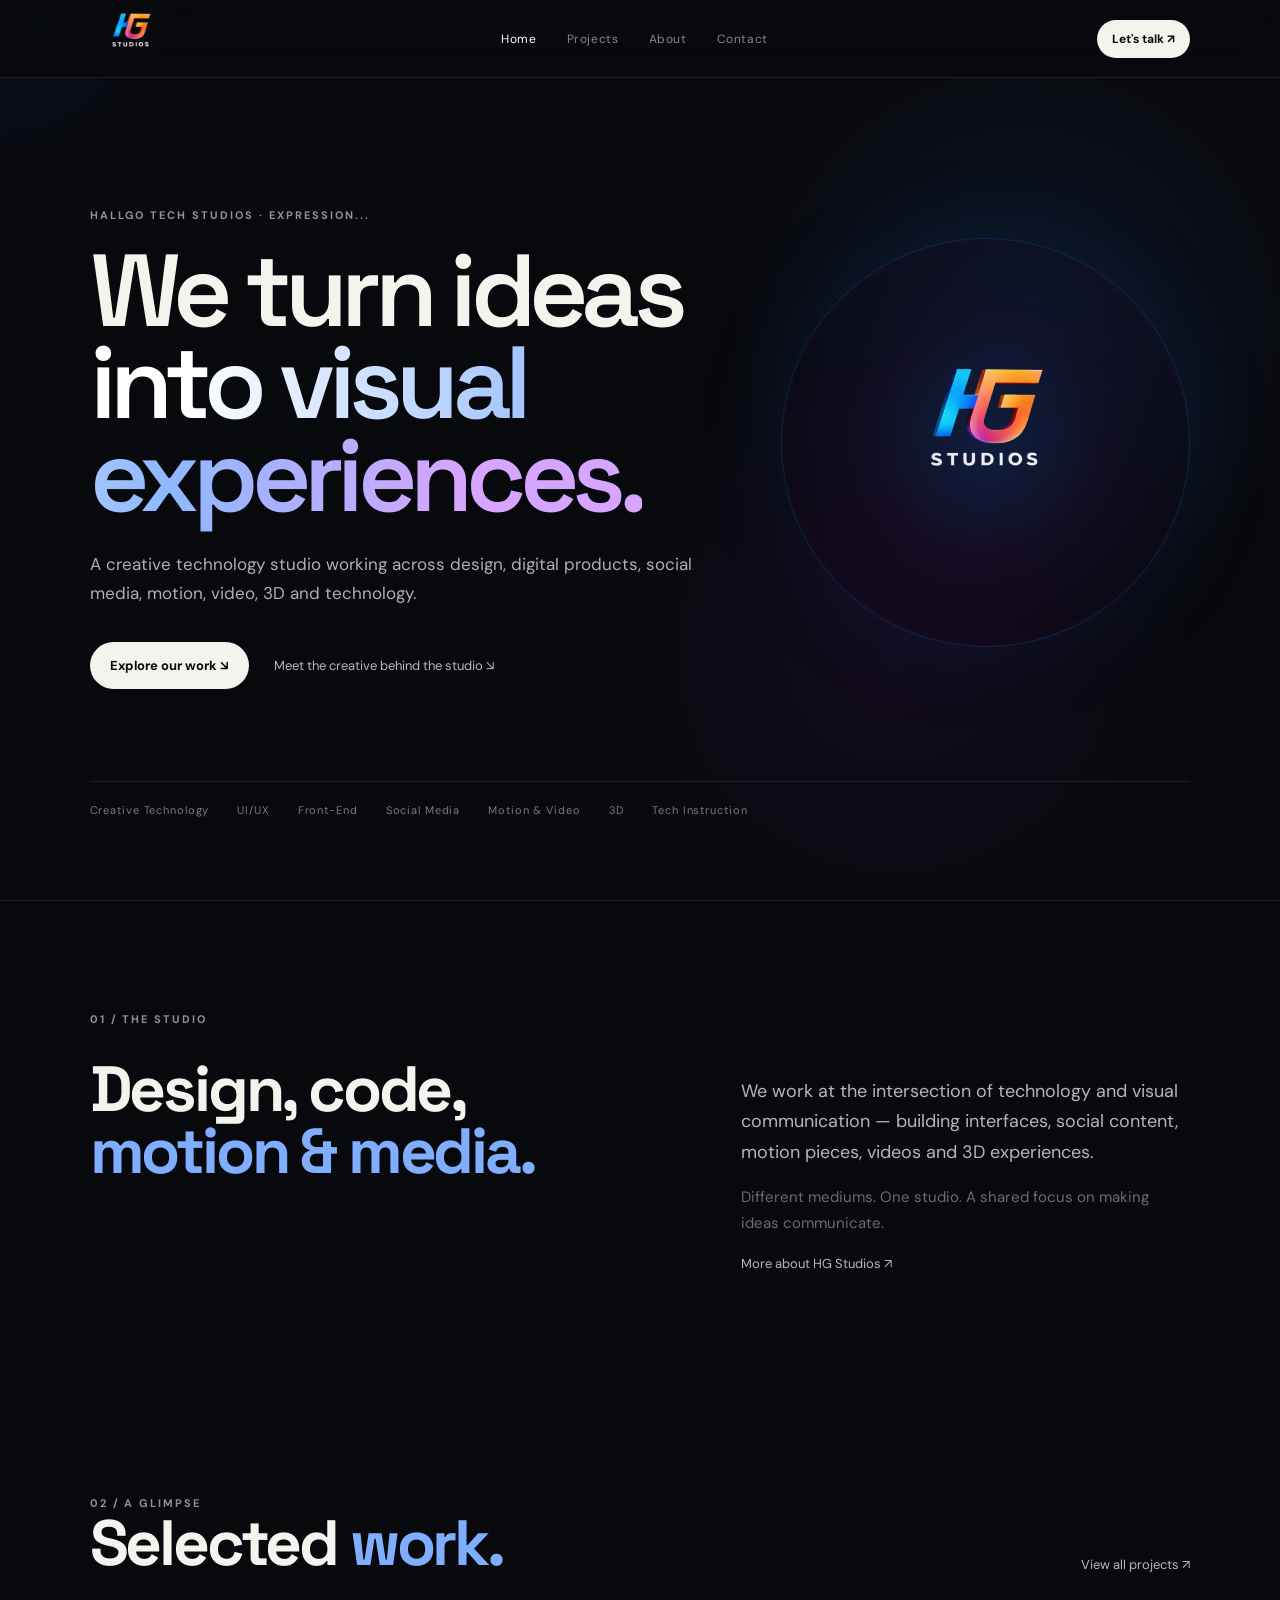
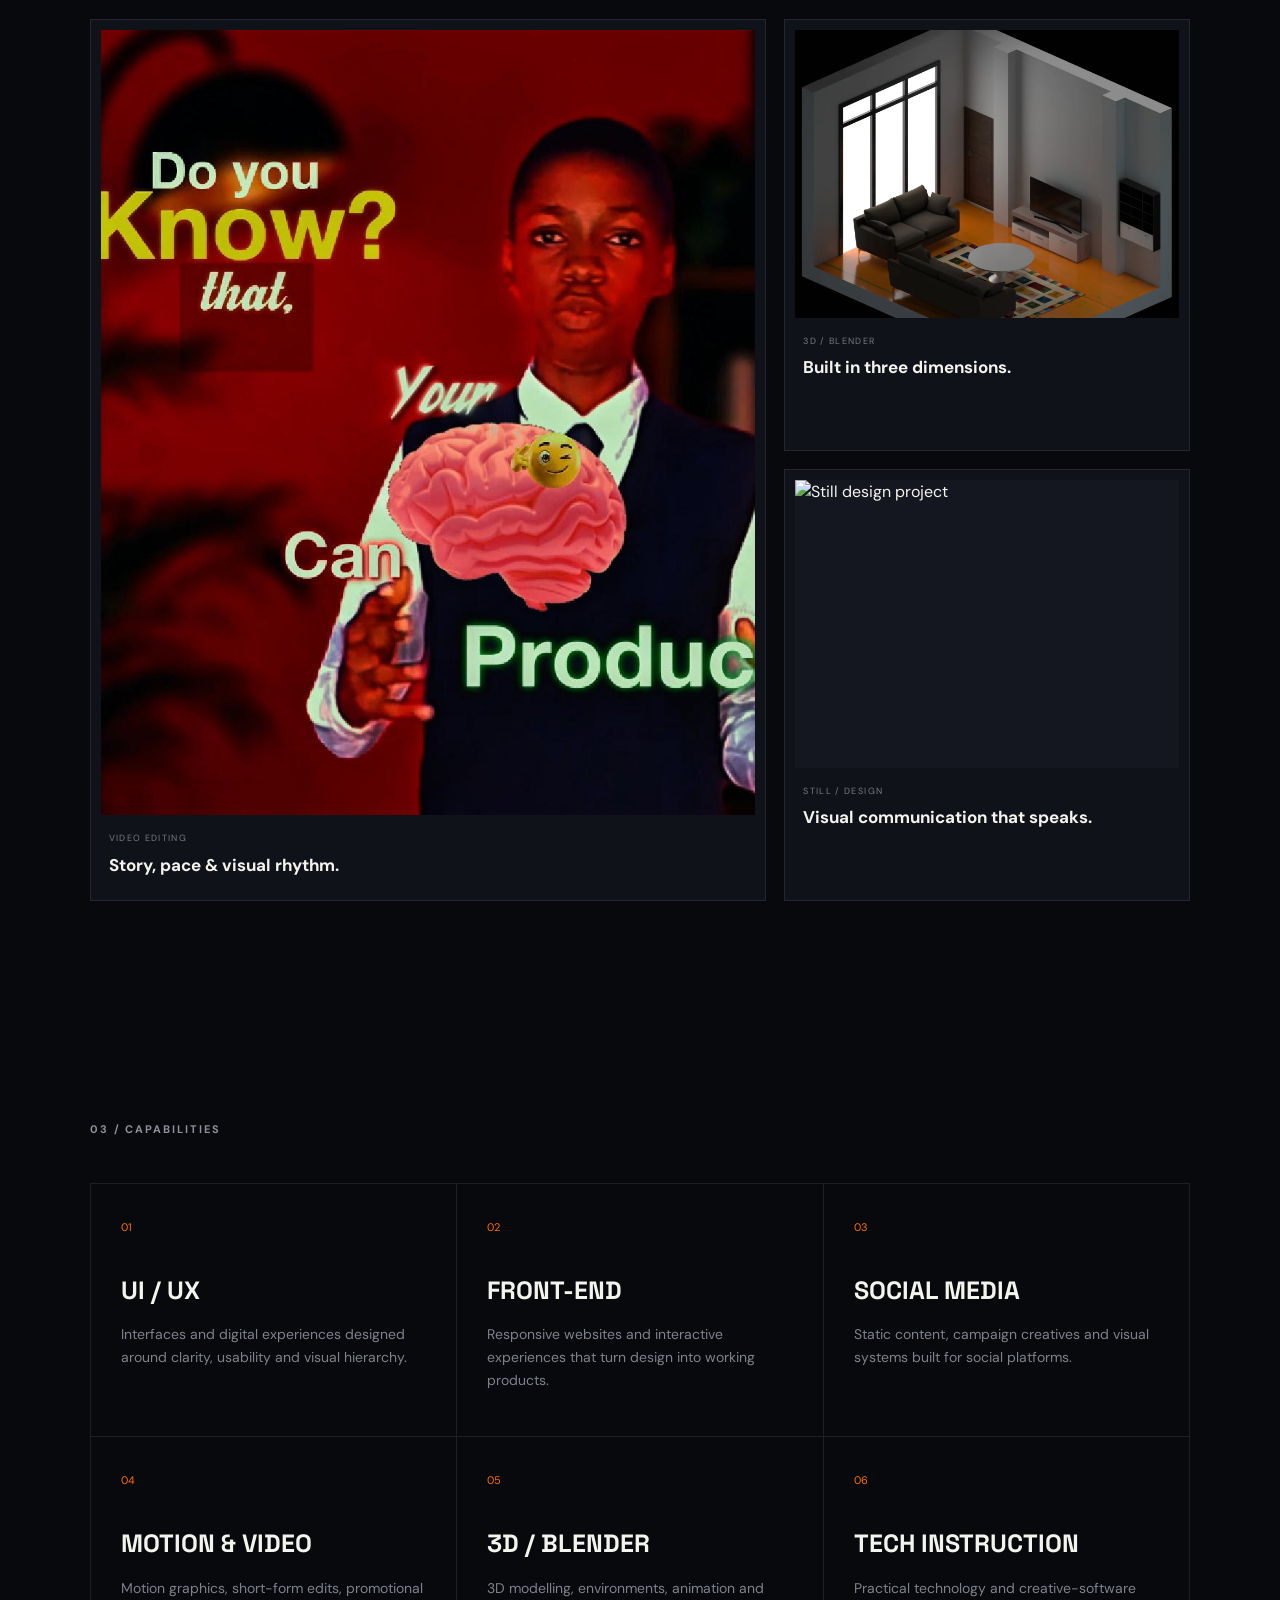
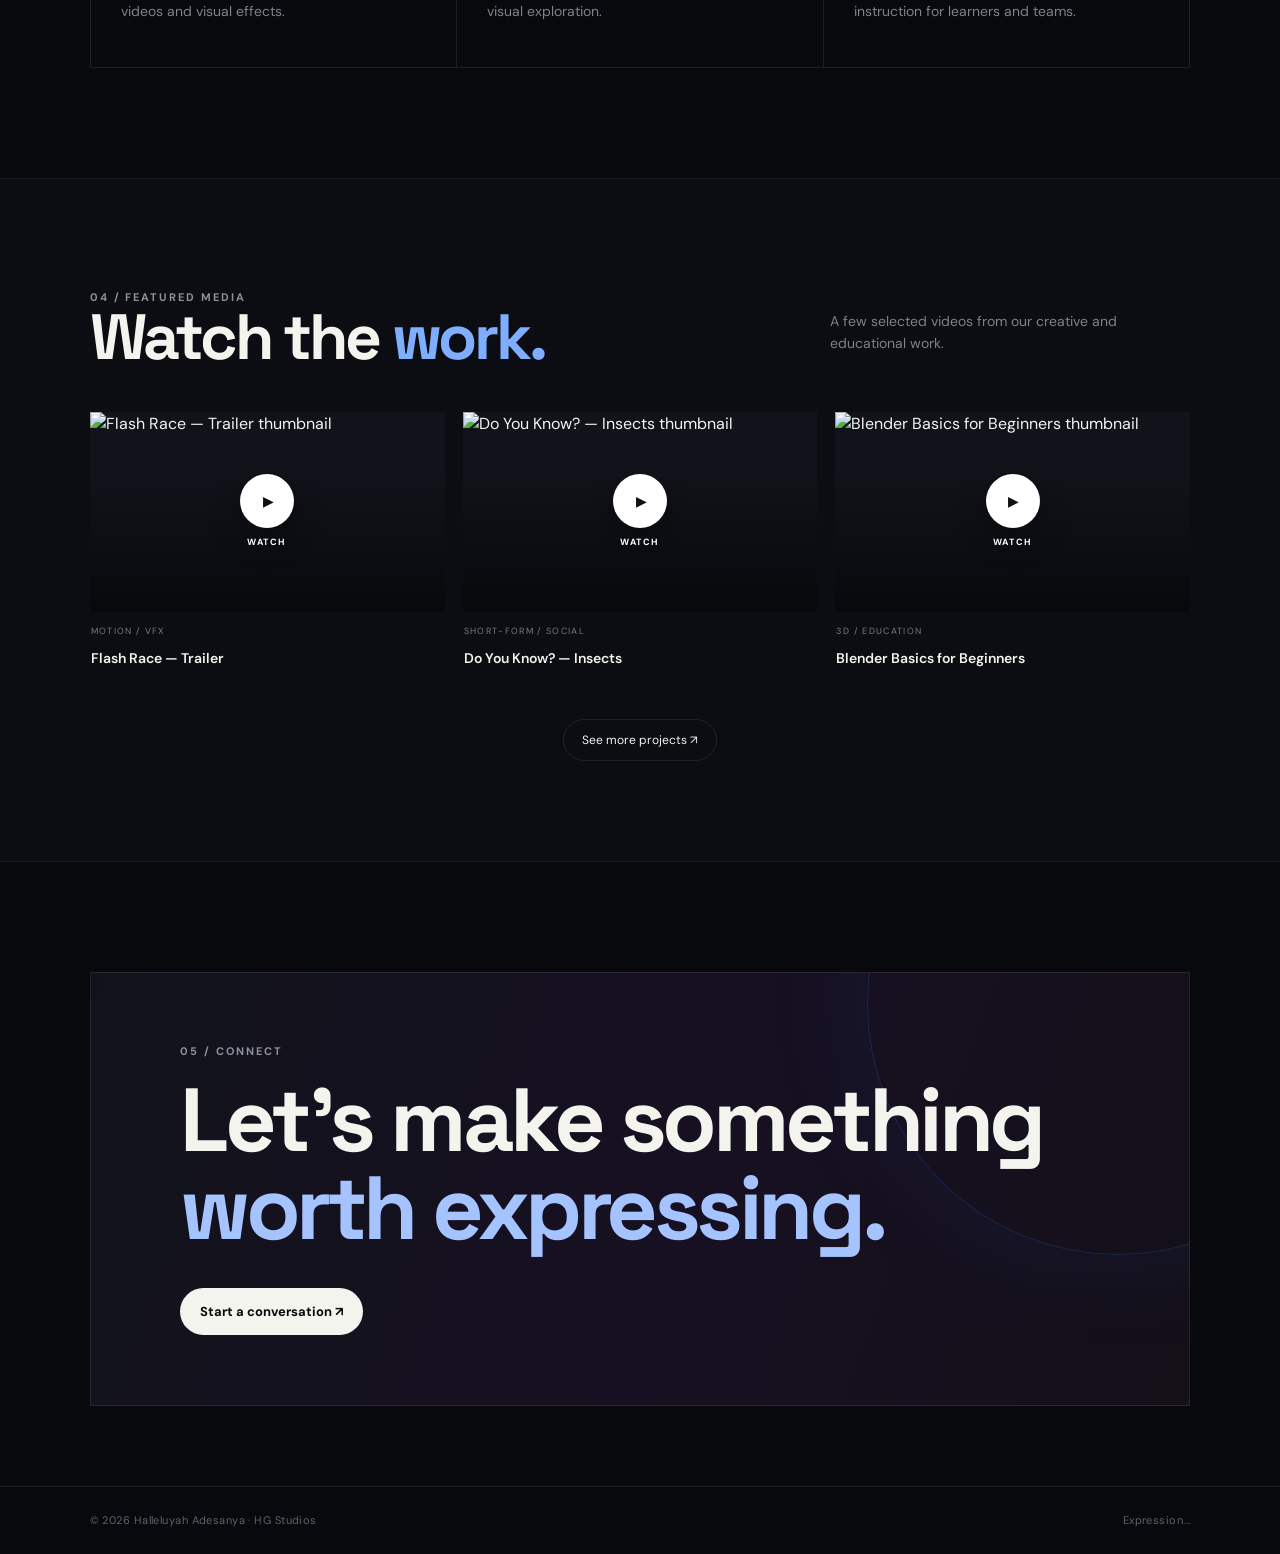
==== index.html @ fd420e5e "Portfolio" ====
<!doctype html>
<html lang="en">
<head>
<meta charset="utf-8"><meta name="viewport" content="width=device-width, initial-scale=1">
<title>HG Studios — Creative Technology & Visual Experiences</title>
<meta name="description" content="HG Studios — creative technology, UI/UX, front-end, social media, motion, video, 3D and technology instruction by Halleluyah Adesanya.">
<meta name="theme-color" content="#08090d">
<link rel="preconnect" href="https://fonts.googleapis.com"><link rel="preconnect" href="https://fonts.gstatic.com" crossorigin>
<link href="https://fonts.googleapis.com/css2?family=DM+Sans:wght@400;500;600;700&family=Space+Grotesk:wght@400;500;600;700&display=swap" rel="stylesheet">
<link rel="stylesheet" href="styles.css">
</head>
<body>
<div class="cursor-glow"></div>
<header class="site-header">
  <a class="brand" href="index.html" aria-label="HG Studios home"><img src="assets/logo.png" alt="HG Studios logo"></a>
  <button class="menu-toggle" aria-label="Open menu" aria-expanded="false">☰</button>
  <nav class="site-nav"><a class="active" href="index.html">Home</a><a href="projects.html">Projects</a><a href="about.html">About</a><a href="contact.html">Contact</a></nav>
  <a class="header-cta" href="https://wa.link/23jd7m" target="_blank" rel="noopener">Let's talk <span>↗</span></a>
</header>
<div class="mobile-menu"><a href="index.html">Home</a><a href="projects.html">Projects</a><a href="about.html">About</a><a href="contact.html">Contact</a><a class="mobile-cta" href="https://wa.link/23jd7m" target="_blank" rel="noopener">Let's talk ↗</a></div>
<main>
<section class="hero home-hero">
  <div class="hero-bg"></div>
  <div class="hero-copy reveal">
    <p class="eyebrow">HALLGO TECH STUDIOS <span>·</span> EXPRESSION...</p>
    <h1>We turn ideas<br><em>into visual experiences.</em></h1>
    <p class="hero-sub">A creative technology studio working across design, digital products, social media, motion, video, 3D and technology.</p>
    <div class="hero-actions"><a class="button primary" href="projects.html">Explore our work <span>↘</span></a><a class="text-link" href="about.html">Meet the creative behind the studio <span>↘</span></a></div>
  </div>
  <div class="hero-mark reveal"><div class="hero-mark-glow"></div><img src="assets/logo.png" alt="HG Studios"></div>
  <div class="role-strip"><span>Creative Technology</span><span>UI/UX</span><span>Front-End</span><span>Social Media</span><span>Motion & Video</span><span>3D</span><span>Tech Instruction</span></div>
</section>
<section class="intro section">
  <div class="section-kicker">01 / THE STUDIO</div>
  <div class="intro-grid"><h2>Design, code,<br><span>motion & media.</span></h2><div><p>We work at the intersection of technology and visual communication — building interfaces, social content, motion pieces, videos and 3D experiences.</p><p class="muted">Different mediums. One studio. A shared focus on making ideas communicate.</p><a class="inline-link" href="about.html">More about HG Studios ↗</a></div></div>
</section>
<section class="home-feature section">
  <div class="section-head"><div><div class="section-kicker">02 / A GLIMPSE</div><h2>Selected <span>work.</span></h2></div><a class="text-link" href="projects.html">View all projects ↗</a></div>
  <div class="feature-grid">
    <a class="feature-card large reveal" href="projects.html?category=video-editing"><div class="feature-image"><img src="assets/mentalist-cover.jpg" alt="Video editing project"></div><div><span>VIDEO EDITING</span><strong>Story, pace & visual rhythm.</strong></div></a>
    <a class="feature-card reveal" href="projects.html?category=3d"><div class="feature-image"><img src="assets/3d-04.webp" alt="3D project"></div><div><span>3D / BLENDER</span><strong>Built in three dimensions.</strong></div></a>
    <a class="feature-card reveal" href="projects.html?category=still"><div class="feature-image"><img src="assets/still-10.webp" alt="Still design project"></div><div><span>STILL / DESIGN</span><strong>Visual communication that speaks.</strong></div></a>
  </div>
</section>
<section class="services section"><div class="section-kicker">03 / CAPABILITIES</div><div class="services-grid">
<article><span>01</span><h3>UI / UX</h3><p>Interfaces and digital experiences designed around clarity, usability and visual hierarchy.</p></article>
<article><span>02</span><h3>FRONT-END</h3><p>Responsive websites and interactive experiences that turn design into working products.</p></article>
<article><span>03</span><h3>SOCIAL MEDIA</h3><p>Static content, campaign creatives and visual systems built for social platforms.</p></article>
<article><span>04</span><h3>MOTION & VIDEO</h3><p>Motion graphics, short-form edits, promotional videos and visual effects.</p></article>
<article><span>05</span><h3>3D / BLENDER</h3><p>3D modelling, environments, animation and visual exploration.</p></article>
<article><span>06</span><h3>TECH INSTRUCTION</h3><p>Practical technology and creative-software instruction for learners and teams.</p></article>
</div></section>
<section class="media section"><div class="section-head"><div><div class="section-kicker">04 / FEATURED MEDIA</div><h2>Watch the <span>work.</span></h2></div><p class="head-note">A few selected videos from our creative and educational work.</p></div><div class="video-grid">
<a class="video-card reveal youtube-home-card" href="projects.html?category=video-editing"><div class="yt-thumb"><img src="https://img.youtube.com/vi/Q1NSSibGbSc/hqdefault.jpg" alt="Flash Race — Trailer thumbnail" loading="lazy"><span class="youtube-overlay"><span class="youtube-play">▶</span><small>WATCH</small></span></div><div class="work-meta"><span>MOTION / VFX</span><strong>Flash Race — Trailer</strong></div></a>
<a class="video-card reveal youtube-home-card" href="projects.html?category=video-editing"><div class="yt-thumb"><img src="https://img.youtube.com/vi/VubP-G9_hWM/hqdefault.jpg" alt="Do You Know? — Insects thumbnail" loading="lazy"><span class="youtube-overlay"><span class="youtube-play">▶</span><small>WATCH</small></span></div><div class="work-meta"><span>SHORT-FORM / SOCIAL</span><strong>Do You Know? — Insects</strong></div></a>
<a class="video-card reveal youtube-home-card" href="projects.html?category=video-editing"><div class="yt-thumb"><img src="https://img.youtube.com/vi/Mg5HOixIdls/hqdefault.jpg" alt="Blender Basics for Beginners thumbnail" loading="lazy"><span class="youtube-overlay"><span class="youtube-play">▶</span><small>WATCH</small></span></div><div class="work-meta"><span>3D / EDUCATION</span><strong>Blender Basics for Beginners</strong></div></a>
</div><div class="center-action"><a class="button secondary" href="projects.html?category=video-editing">See more projects ↗</a></div></section>
<section class="contact section"><div class="contact-panel"><div class="section-kicker">05 / CONNECT</div><h2>Let's make something<br><em>worth expressing.</em></h2><a class="contact-button" href="contact.html">Start a conversation <span>↗</span></a></div></section>
</main>
<footer><div>© 2026 Halleluyah Adesanya · HG Studios</div><div>Expression...</div></footer>
<script src="script.js"></script>
</body></html>
---- styles.css ----
:root{--bg:#08090d;--panel:#0f1118;--text:#f4f4ef;--muted:#9296a1;--line:rgba(255,255,255,.09);--blue:#2979ff;--purple:#6a1b9a;--orange:#ff6f00}*{box-sizing:border-box}html{scroll-behavior:smooth}body{margin:0;background:var(--bg);color:var(--text);font-family:'DM Sans',sans-serif;line-height:1.5}a{color:inherit}button{font:inherit}.cursor-glow{position:fixed;width:420px;height:420px;transform:translate(-50%,-50%);border-radius:50%;background:radial-gradient(circle,rgba(41,121,255,.07),transparent 65%);pointer-events:none;z-index:0}.site-header{height:78px;padding:0 7vw;display:flex;align-items:center;justify-content:space-between;border-bottom:1px solid var(--line);position:sticky;top:0;background:rgba(8,9,13,.78);backdrop-filter:blur(18px);z-index:50}.brand img{width:48px;height:48px;object-fit:contain}.site-nav{display:flex;gap:30px}.site-nav a{color:#858994;text-decoration:none;font-size:12px;letter-spacing:.05em;transition:.25s}.site-nav a:hover,.site-nav a.active{color:#fff}.header-cta{font-size:12px;text-decoration:none;background:#f4f4ef;color:#08090d;padding:10px 15px;border-radius:999px;font-weight:700}.menu-toggle,.mobile-menu{display:none}.hero{min-height:calc(100vh - 78px);padding:8vh 7vw 4vh;position:relative;display:grid;grid-template-columns:1.25fr .75fr;align-items:center;overflow:hidden}.hero-bg{position:absolute;inset:0;background:radial-gradient(circle at 80% 30%,rgba(41,121,255,.11),transparent 25%),radial-gradient(circle at 70% 70%,rgba(106,27,154,.10),transparent 28%);z-index:-1}.hero-copy{max-width:900px}.eyebrow,.section-kicker{font-size:11px;letter-spacing:.18em;color:#8e919c;font-weight:700}.eyebrow span{color:var(--orange)}.hero h1,.page-hero h1{font-family:'Space Grotesk',sans-serif;font-size:clamp(58px,8vw,126px);line-height:.9;letter-spacing:-.065em;margin:22px 0 28px;font-weight:600}.hero h1 em,.page-hero h1 em{font-style:normal;background:linear-gradient(90deg,#fff 10%,#8eb8ff 52%,#d6a5ff 82%);-webkit-background-clip:text;background-clip:text;color:transparent}.hero-sub{max-width:640px;color:#aeb0ba;font-size:17px;line-height:1.7}.hero-actions{display:flex;align-items:center;gap:25px;margin-top:34px;flex-wrap:wrap}.button.primary,.contact-button{background:#f4f4ef;color:#08090d;border-radius:999px;padding:14px 20px;font-weight:700;font-size:13px;text-decoration:none;display:inline-block}.button.secondary{border:1px solid var(--line);padding:12px 18px;border-radius:999px;text-decoration:none;font-size:12px}.text-link,.inline-link{font-size:13px;color:#b5b8c1;text-decoration:none}.text-link:hover,.inline-link:hover{color:#fff}.hero-mark{justify-self:end;width:min(32vw,430px);aspect-ratio:1;display:grid;place-items:center;position:relative}.hero-mark img{width:72%;position:relative;z-index:2;filter:drop-shadow(0 25px 45px rgba(0,0,0,.45))}.hero-mark-glow{position:absolute;width:100%;height:100%;border-radius:50%;background:radial-gradient(circle,rgba(41,121,255,.18),rgba(106,27,154,.08) 40%,transparent 70%);border:1px solid rgba(41,121,255,.22);box-shadow:0 0 100px rgba(41,121,255,.1),inset 0 0 80px rgba(106,27,154,.08)}.role-strip{grid-column:1/-1;border-top:1px solid var(--line);padding-top:20px;display:flex;gap:28px;flex-wrap:wrap}.role-strip span{font-size:11px;color:#777b86;letter-spacing:.08em}.section{padding:110px 7vw}.intro{border-top:1px solid var(--line)}.intro-grid{display:grid;grid-template-columns:1.1fr .9fr;gap:8vw;margin-top:30px}.intro h2,.section h2{font-family:'Space Grotesk',sans-serif;font-size:clamp(42px,5vw,76px);line-height:.98;letter-spacing:-.05em;margin:0}.intro h2 span,.section h2 span{color:#7faeff}.intro p{color:#b5b6bd;font-size:18px;line-height:1.7;max-width:620px}.muted{color:#696c75!important;font-size:15px!important}.section-head{display:flex;justify-content:space-between;align-items:end;gap:30px;margin-bottom:44px}.head-note{max-width:360px;color:#7e818c;line-height:1.6;font-size:14px}.feature-grid{display:grid;grid-template-columns:1.25fr .75fr;gap:18px}.feature-card{display:block;text-decoration:none;background:#101219;border:1px solid var(--line);padding:10px}.feature-card.large{grid-row:span 2}.feature-image{overflow:hidden;background:#151720;aspect-ratio:4/3}.feature-card.large .feature-image{aspect-ratio:4/4.8}.feature-image img{width:100%;height:100%;object-fit:cover;transition:transform .6s}.feature-card:hover .feature-image img{transform:scale(1.04)}.feature-card>div:last-child{padding:17px 8px 12px}.feature-card span,.project-card .work-meta span,.work-meta span{display:block;color:#777b86;font-size:9px;letter-spacing:.15em;margin-bottom:7px}.feature-card strong{font-size:17px}.services-grid{margin-top:45px;display:grid;grid-template-columns:repeat(3,1fr);border-top:1px solid var(--line);border-left:1px solid var(--line)}.services-grid article{padding:30px;border-right:1px solid var(--line);border-bottom:1px solid var(--line);min-height:230px}.services-grid span{font-size:11px;color:var(--orange)}.services-grid h3{font-family:'Space Grotesk',sans-serif;font-size:25px;margin:34px 0 10px}.services-grid p{color:#7f828c;line-height:1.65;font-size:14px}.media{background:#0b0d12;border-top:1px solid #ffffff0d;border-bottom:1px solid #ffffff0d}.video-grid{display:grid;grid-template-columns:repeat(3,1fr);gap:18px}.yt-wrap{aspect-ratio:16/10;background:#11131a;overflow:hidden}.yt-wrap iframe{width:100%;height:100%;border:0}.center-action{text-align:center;margin-top:35px}.contact{padding-bottom:80px}.contact-panel{padding:70px 7vw;background:linear-gradient(110deg,#11131b,#171022 55%,#141018);border:1px solid var(--line);position:relative;overflow:hidden}.contact-panel:after{content:'';position:absolute;width:500px;height:500px;right:-180px;top:-220px;border-radius:50%;border:1px solid rgba(41,121,255,.22);box-shadow:0 0 120px rgba(41,121,255,.09)}.contact h2{font-size:clamp(55px,7vw,100px);margin:18px 0 35px;position:relative;z-index:1}.contact h2 em{font-style:normal;color:#a5c3ff}.page-hero{padding-top:90px;padding-bottom:80px;border-bottom:1px solid var(--line)}.page-hero h1{max-width:1000px;margin-bottom:25px}.page-hero>p{max-width:650px;color:#969aa5;font-size:17px}.project-toolbar{display:flex;justify-content:space-between;gap:20px;align-items:center;margin-bottom:30px}.filters{display:flex;gap:8px;flex-wrap:wrap}.filter{background:transparent;color:#7f828c;border:1px solid var(--line);padding:9px 14px;border-radius:999px;cursor:pointer}.filter.active,.filter:hover{background:#f4f4ef;color:#08090d}.project-count{color:#666a75;font-size:11px;letter-spacing:.1em}.project-grid{display:grid;grid-template-columns:repeat(12,1fr);gap:16px}.project-card{grid-column:span 4}.project-card:nth-child(3n+1){grid-column:span 5}.project-card:nth-child(3n+2){grid-column:span 4}.project-card:nth-child(3n){grid-column:span 3}.project-media{width:100%;aspect-ratio:4/5;border:0;padding:0;background:#11131a;display:block;overflow:hidden;position:relative}.project-media img,.project-media video{width:100%;height:100%;object-fit:cover;display:block}.media-button{cursor:pointer}.media-button img,.media-button video{transition:transform .6s,filter .6s}.media-button:hover img,.media-button:hover video{transform:scale(1.045);filter:brightness(1.06)}.play-badge{position:absolute;left:14px;bottom:14px;background:rgba(255,255,255,.92);color:#08090d;border-radius:50%;width:42px;height:42px;display:grid;place-items:center;font-size:12px}.yt-project{aspect-ratio:16/10}.yt-project iframe{width:100%;height:100%;border:0}.work-meta{padding:13px 1px 22px}.work-meta strong{font-size:14px;font-weight:600}.about-heading{display:grid;grid-template-columns:1.1fr .9fr;gap:8vw;align-items:end}.about-heading .hero-sub{margin-bottom:8px}.studio-lockup{display:flex;align-items:center;gap:20px;margin-bottom:55px}.studio-lockup img{width:70px;height:70px;object-fit:contain}.studio-lockup span{font-size:12px;letter-spacing:.18em;color:#858994}.studio-story{border-top:1px solid var(--line)}.studio-story-grid{display:grid;grid-template-columns:1fr 1fr;gap:8vw}.studio-story h2{margin-top:20px}.studio-story p{color:#a4a7b0;line-height:1.8;font-size:17px}.about-person{background:linear-gradient(135deg,#0b0d12,#0a0b10 55%,#0e0a12)}.about-person-grid{display:grid;grid-template-columns:.7fr 1.3fr;gap:7vw;align-items:center}.about-photo{background:#11131a;min-height:560px;display:flex;align-items:end;justify-content:center;overflow:hidden}.about-photo img{width:100%;height:100%;object-fit:cover;object-position:center top}.about-copy .large{font-family:'Space Grotesk',sans-serif;font-size:clamp(25px,3vw,42px);line-height:1.1;color:#e9e9e7}.about-copy p:not(.large){color:#9b9da6;line-height:1.75}.roles-list{display:flex;flex-wrap:wrap;gap:8px;margin-top:28px}.roles-list span{border:1px solid var(--line);padding:9px 11px;border-radius:999px;color:#b9bbc3;font-size:11px}.tools{border-top:1px solid rgba(255,255,255,.1);padding-top:25px;display:grid;grid-template-columns:180px 1fr;gap:30px}.tools>span{font-size:10px;letter-spacing:.15em;color:#676a74}.tools div{display:flex;gap:18px;flex-wrap:wrap}.tools b{font-weight:500;color:#8d909a;font-size:13px}.contact-page{min-height:70vh}.contact-page h1{font-size:clamp(58px,8vw,118px)}.contact-page .contact-button{margin-top:25px}.contact-links{padding-top:30px}.social-grid{display:grid;grid-template-columns:repeat(4,1fr);border-left:1px solid var(--line);margin-top:25px}.social-link{display:flex;justify-content:space-between;align-items:center;color:#9da0aa;text-decoration:none;border-right:1px solid var(--line);border-bottom:1px solid var(--line);padding:20px 16px;font-size:13px}.social-link:hover{color:#fff;background:#0e1016}.social-link i{font-style:normal;color:var(--orange)}.lightbox{position:fixed;inset:0;background:rgba(0,0,0,.92);display:none;align-items:center;justify-content:center;z-index:100;padding:30px}.lightbox.open{display:flex}.lightbox img,.lightbox-video{max-width:92vw;max-height:88vh;object-fit:contain}.lightbox-close{position:absolute;top:18px;right:25px;background:none;border:0;color:#fff;font-size:38px;cursor:pointer}.reveal{opacity:0;transform:translateY(22px);transition:opacity .8s ease,transform .8s ease}.reveal.visible{opacity:1;transform:none}footer{border-top:1px solid var(--line);padding:25px 7vw;display:flex;justify-content:space-between;color:#5f626c;font-size:11px;letter-spacing:.04em}
@media(max-width:900px){.site-header{padding:0 5vw}.site-nav,.site-header .header-cta{display:none}.menu-toggle{display:block;background:none;border:0;color:#fff;font-size:28px;cursor:pointer}.mobile-menu{display:flex;position:fixed;inset:78px 0 auto 0;background:rgba(8,9,13,.97);backdrop-filter:blur(18px);padding:25px 5vw 35px;flex-direction:column;gap:20px;z-index:49;border-bottom:1px solid var(--line);transform:translateY(-120%);transition:transform .3s}.mobile-menu.open{transform:none}.mobile-menu a{text-decoration:none;color:#c7c9d0;font-size:18px}.mobile-menu .mobile-cta{background:#f4f4ef;color:#08090d;padding:12px 15px;border-radius:999px;width:max-content;font-size:13px;font-weight:700}.hero{grid-template-columns:1fr;padding-top:70px}.hero-mark{justify-self:center;width:min(75vw,430px);margin-top:35px}.hero-copy{order:1}.hero-mark{order:2}.role-strip{order:3}.intro-grid,.about-heading,.studio-story-grid,.about-person-grid{grid-template-columns:1fr}.feature-grid{grid-template-columns:1fr 1fr}.feature-card.large{grid-row:auto;grid-column:1/-1}.services-grid{grid-template-columns:1fr 1fr}.video-grid{grid-template-columns:1fr}.tools{grid-template-columns:1fr}.social-grid{grid-template-columns:1fr 1fr}.project-card,.project-card:nth-child(3n+1),.project-card:nth-child(3n+2),.project-card:nth-child(3n){grid-column:span 6}}
@media(max-width:600px){.section{padding:80px 5vw}.hero{padding-left:5vw;padding-right:5vw}.hero h1,.page-hero h1{font-size:56px}.hero-sub{font-size:15px}.hero-mark{width:88vw}.section-head{align-items:flex-start;flex-direction:column}.feature-grid{grid-template-columns:1fr}.feature-card.large{grid-column:auto}.services-grid{grid-template-columns:1fr}.project-toolbar{align-items:flex-start;flex-direction:column}.filters{overflow-x:auto;flex-wrap:nowrap;width:100%;padding-bottom:4px}.filter{white-space:nowrap}.project-card,.project-card:nth-child(3n+1),.project-card:nth-child(3n+2),.project-card:nth-child(3n){grid-column:span 12}.about-photo{min-height:430px}.social-grid{grid-template-columns:1fr}.contact-panel{padding:55px 6vw}.contact h2{font-size:56px}.contact-page{min-height:auto}.page-hero{padding-top:70px}footer{padding:22px 5vw;gap:20px;flex-direction:column}.cursor-glow{display:none}}
/* Project detail layer */
.detail-modal{position:fixed;inset:0;background:rgba(3,4,7,.94);backdrop-filter:blur(18px);display:none;align-items:center;justify-content:center;z-index:120;padding:24px}.detail-modal.open{display:flex}.detail-panel{width:min(1080px,94vw);max-height:90vh;overflow:auto;background:#0d0f15;border:1px solid var(--line);display:grid;grid-template-columns:1.1fr .9fr;gap:0;box-shadow:0 30px 100px rgba(0,0,0,.55)}.detail-media{background:#07080b;min-height:420px;display:grid;place-items:center}.detail-media img,.detail-media video{width:100%;height:100%;max-height:78vh;object-fit:contain}.detail-copy{padding:48px}.detail-copy h2{font-family:'Space Grotesk',sans-serif;font-size:clamp(38px,4vw,62px);line-height:.98;letter-spacing:-.05em;margin:18px 0}.detail-copy p{color:#a9adb7;font-size:16px;line-height:1.75}.detail-tools{display:flex;flex-direction:column;gap:7px;border-top:1px solid var(--line);padding-top:20px}.detail-tools strong{color:#fff;font-size:11px;letter-spacing:.12em;text-transform:uppercase}.detail-close{position:fixed;top:18px;right:22px;background:none;border:0;color:#fff;font-size:40px;line-height:1;cursor:pointer;z-index:121}.viewer-shell{max-width:92vw;max-height:88vh;display:flex;flex-direction:column;align-items:center;gap:14px}.viewer-shell img,.viewer-shell video{max-width:92vw;max-height:78vh;object-fit:contain}.viewer-caption{width:100%;display:flex;justify-content:space-between;gap:20px;color:#fff}.viewer-caption span{color:#858994;font-size:12px}.details-link{display:inline-block;margin-top:12px;background:none;border:0;padding:0;color:#9da0aa;font-size:12px;cursor:pointer}.details-link:hover{color:#fff}.project-media{border:0;padding:0;width:100%;cursor:pointer}.project-media img,.project-media video{display:block}.yt-project{cursor:default}.yt-project iframe{display:block;width:100%;aspect-ratio:16/9;border:0}.project-card .work-meta{padding:15px 3px 2px}.project-card .work-meta strong{display:block;font-size:17px}.project-grid{align-items:start}.project-count{white-space:nowrap}
@media(max-width:800px){.detail-panel{grid-template-columns:1fr;max-height:88vh}.detail-media{min-height:250px}.detail-copy{padding:30px 24px}.detail-copy h2{font-size:42px}.detail-close{top:10px;right:14px}.viewer-caption{flex-direction:column;gap:4px}}


/* Final refinement: real media thumbnails, icons and mobile sizing */
.brand img{width:82px;height:auto;display:block;object-fit:contain}
.hero-mark img{width:min(100%,360px);max-height:360px;object-fit:contain}
.yt-thumb,.youtube-thumb{position:relative;overflow:hidden;background:#11131a}
.yt-thumb{aspect-ratio:16/9}
.yt-thumb img,.youtube-thumb img{width:100%;height:100%;object-fit:cover;display:block;transition:transform .6s,filter .6s}
.youtube-home-card{display:block;color:inherit;text-decoration:none}
.youtube-home-card:hover .yt-thumb img,.youtube-thumb:hover img{transform:scale(1.04);filter:brightness(.82)}
.youtube-overlay{position:absolute;inset:0;display:flex;align-items:center;justify-content:center;flex-direction:column;gap:8px;background:linear-gradient(180deg,transparent 30%,rgba(0,0,0,.55));pointer-events:none}
.youtube-play{width:54px;height:54px;border-radius:50%;display:grid;place-items:center;background:#fff;color:#111;font-size:14px;padding-left:2px;box-shadow:0 10px 30px rgba(0,0,0,.35)}
.youtube-overlay small{font-size:9px;letter-spacing:.18em;color:#fff;font-weight:700}
.social-name{display:flex;align-items:center;gap:11px}
.social-name img{width:19px;height:19px;display:block;object-fit:contain}
.tool-list{display:flex!important;gap:10px!important;flex-wrap:wrap!important}
.tool-list b{display:flex;align-items:center;gap:9px;border:1px solid var(--line);padding:10px 12px;border-radius:999px;background:#0c0e13}
.tool-list b img{width:18px;height:18px;object-fit:contain}
.project-card .youtube-thumb{cursor:pointer}
.yt-project{aspect-ratio:auto}
@media(max-width:900px){.brand img{width:68px}.hero-mark img{width:min(72vw,310px);max-height:310px}.site-header{height:72px}.mobile-menu{inset:72px 0 auto 0}}
@media(max-width:600px){.brand img{width:60px}.hero-mark{width:100%;margin-top:12px}.hero-mark img{width:min(62vw,250px);max-height:250px}.hero{padding-top:45px}.hero h1{font-size:clamp(44px,14vw,58px);line-height:.98}.role-strip{gap:7px}.role-strip span{font-size:9px;padding:7px 9px}.project-media{aspect-ratio:4/5}.youtube-thumb{aspect-ratio:16/9}.yt-thumb{aspect-ratio:16/9}.tools{gap:18px}.tool-list{gap:7px!important}.tool-list b{font-size:11px;padding:8px 10px}.tool-list b img{width:16px;height:16px}.social-link{padding:17px 13px}.social-name img{width:18px;height:18px}}
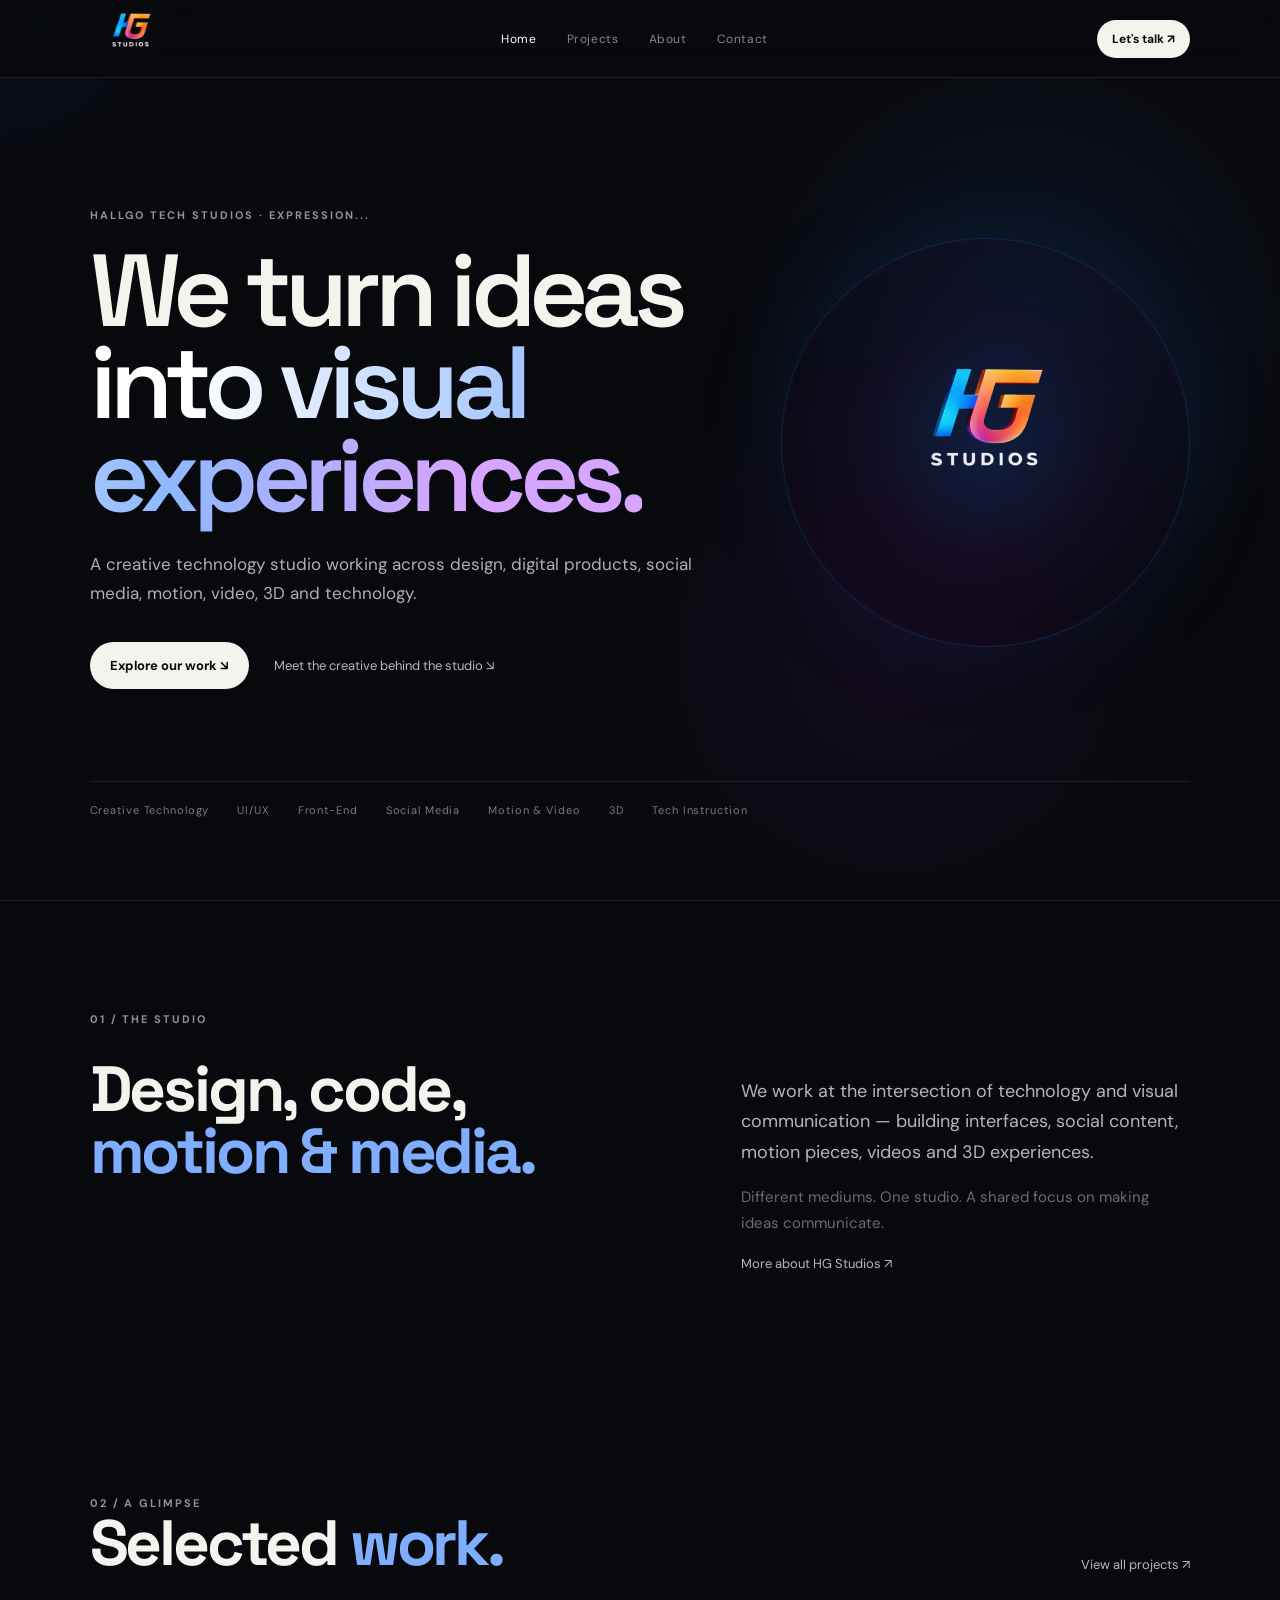
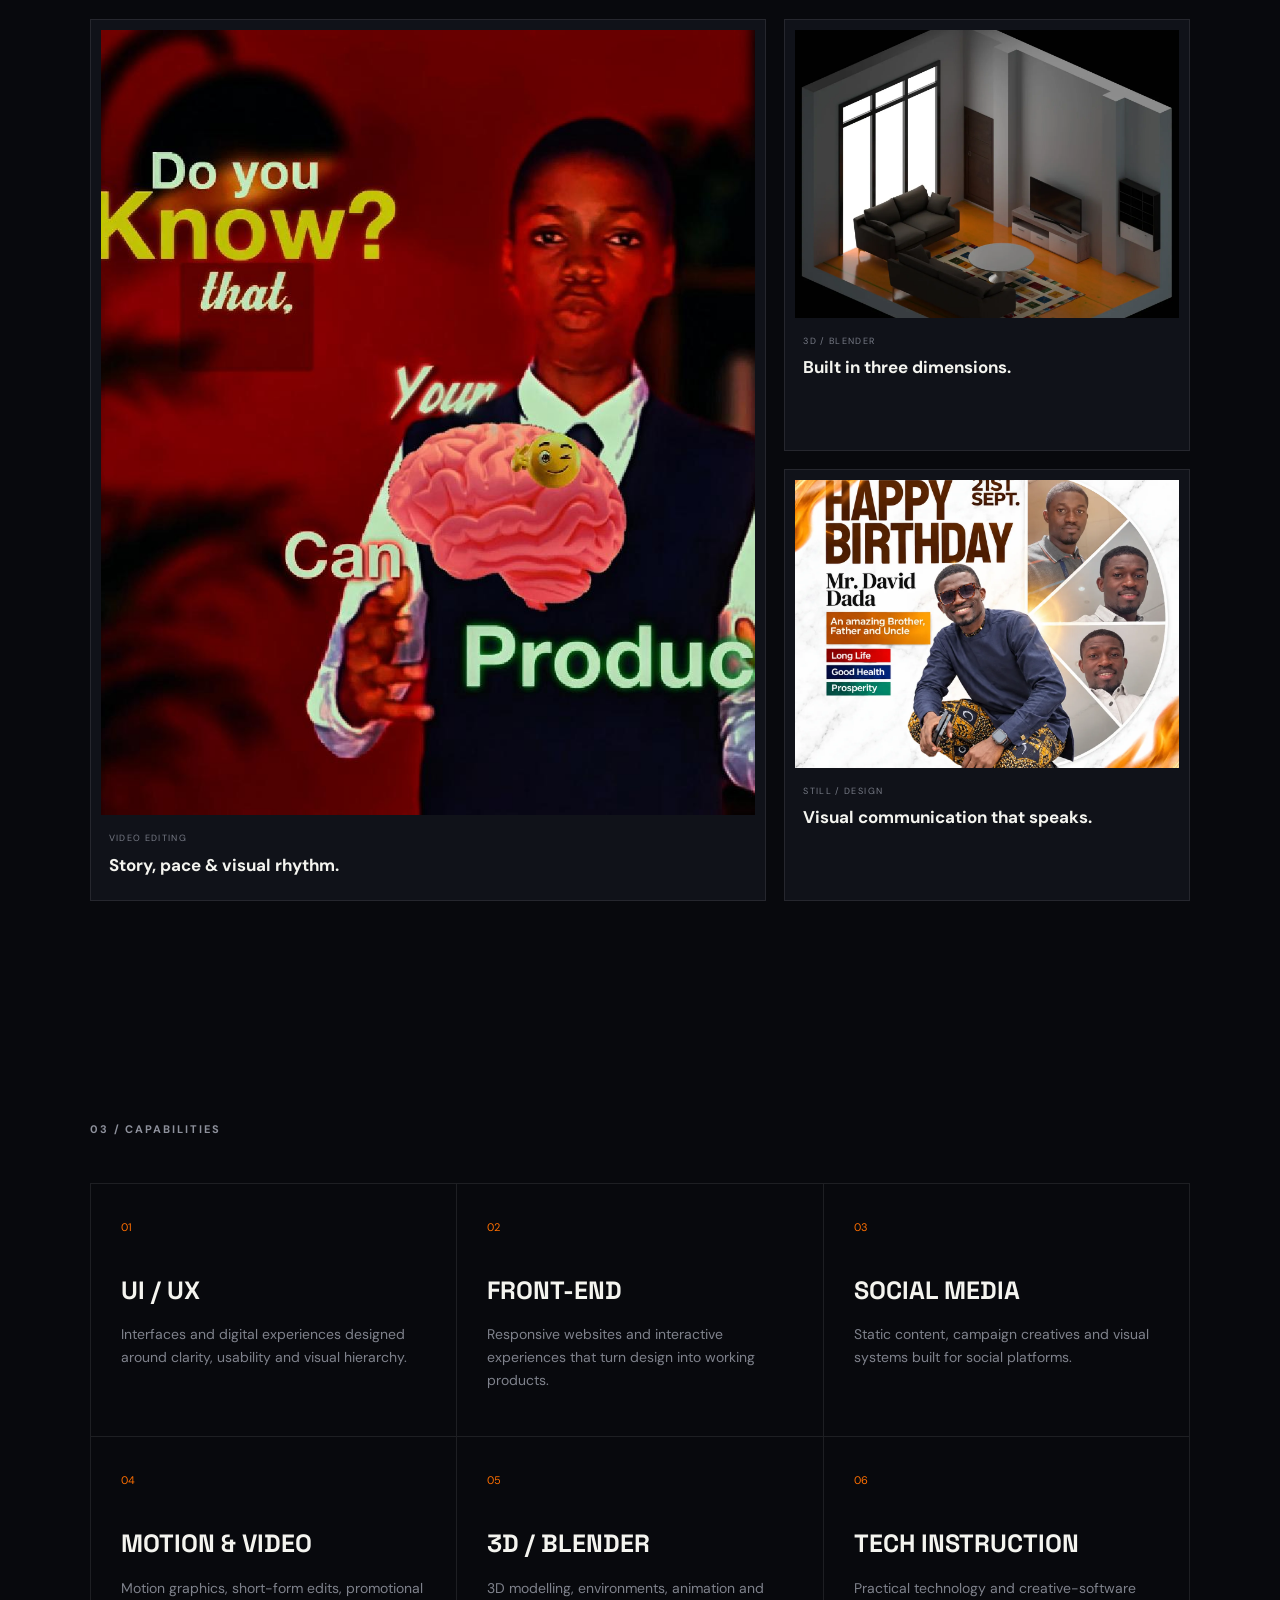
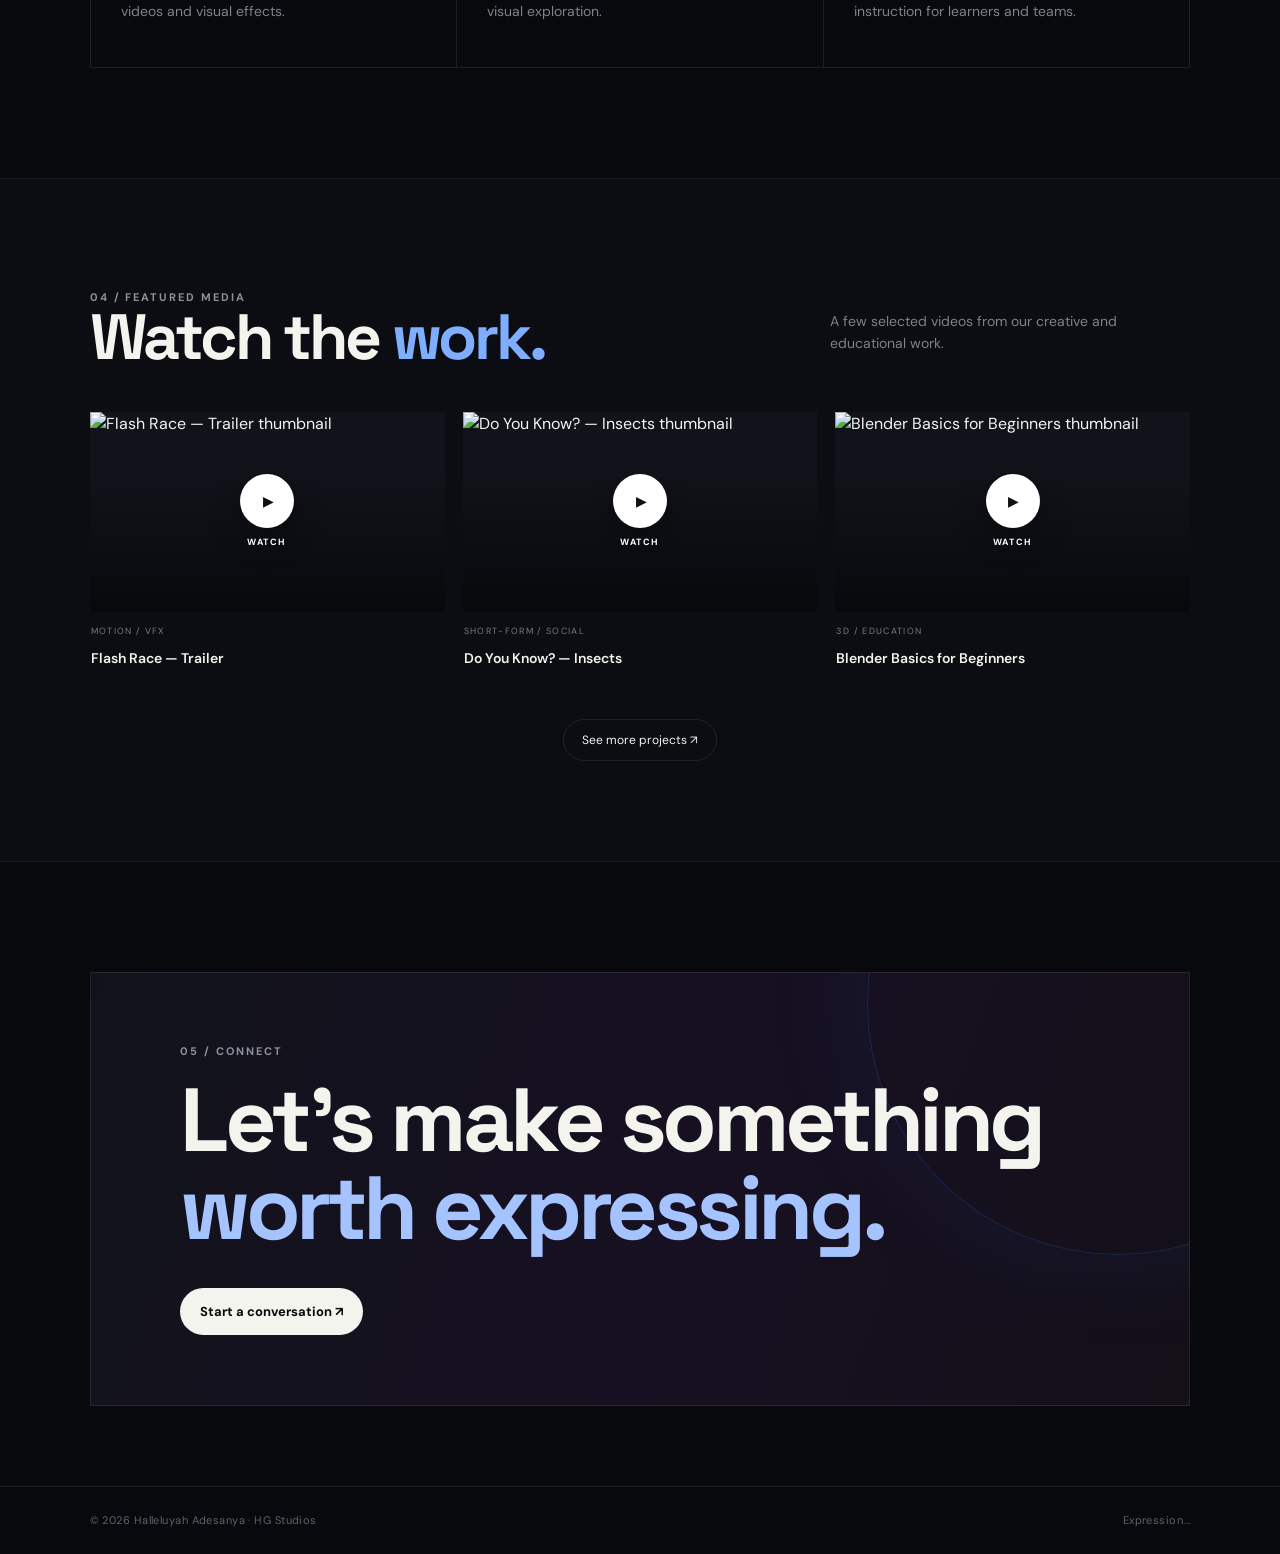
==== commit bb455c28: "Add favicon and meta tags to index.html" ====
--- a/index.html
+++ b/index.html
@@ -3,6 +3,7 @@
 <head>
 <meta charset="utf-8"><meta name="viewport" content="width=device-width, initial-scale=1">
 <title>HG Studios — Creative Technology & Visual Experiences</title>
+  <link rel="icon" type="image/png" href="assets/hg-logo.png">
 <meta name="description" content="HG Studios — creative technology, UI/UX, front-end, social media, motion, video, 3D and technology instruction by Halleluyah Adesanya.">
 <meta name="theme-color" content="#08090d">
 <link rel="preconnect" href="https://fonts.googleapis.com"><link rel="preconnect" href="https://fonts.gstatic.com" crossorigin>
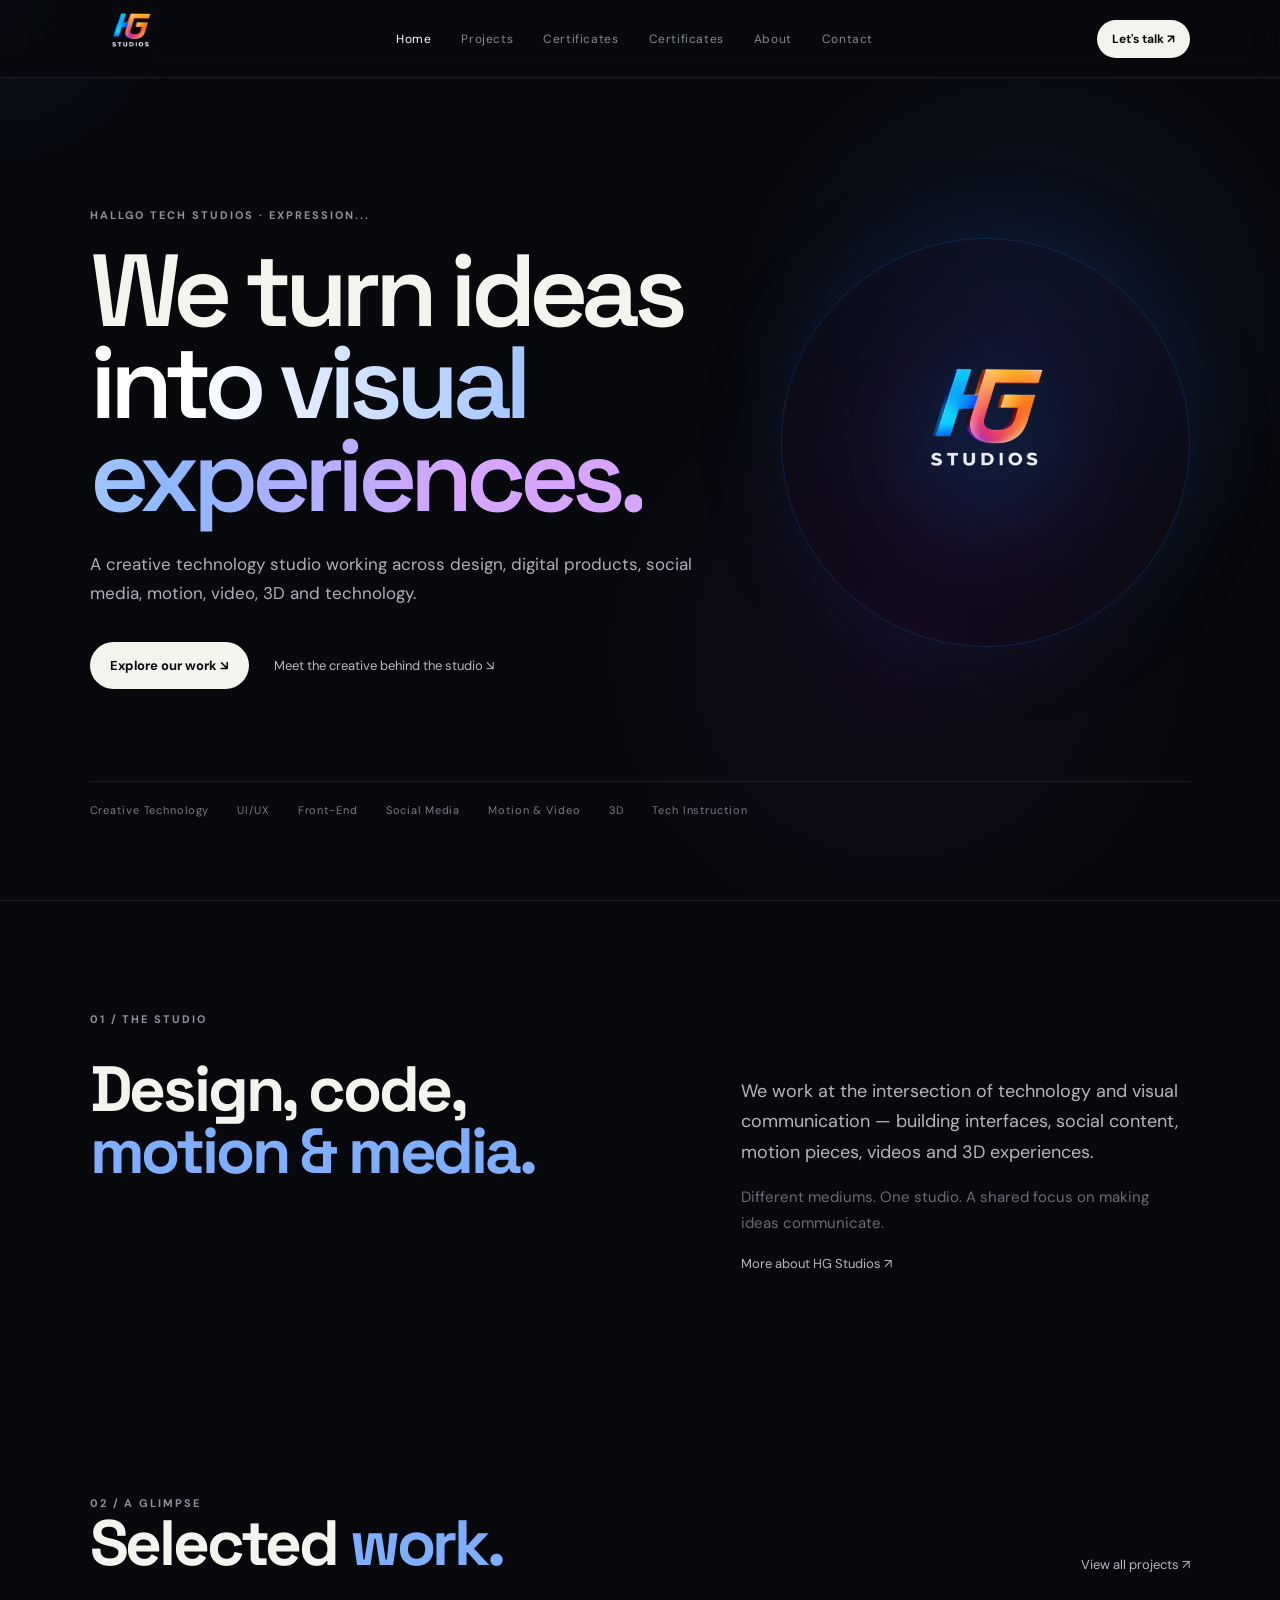
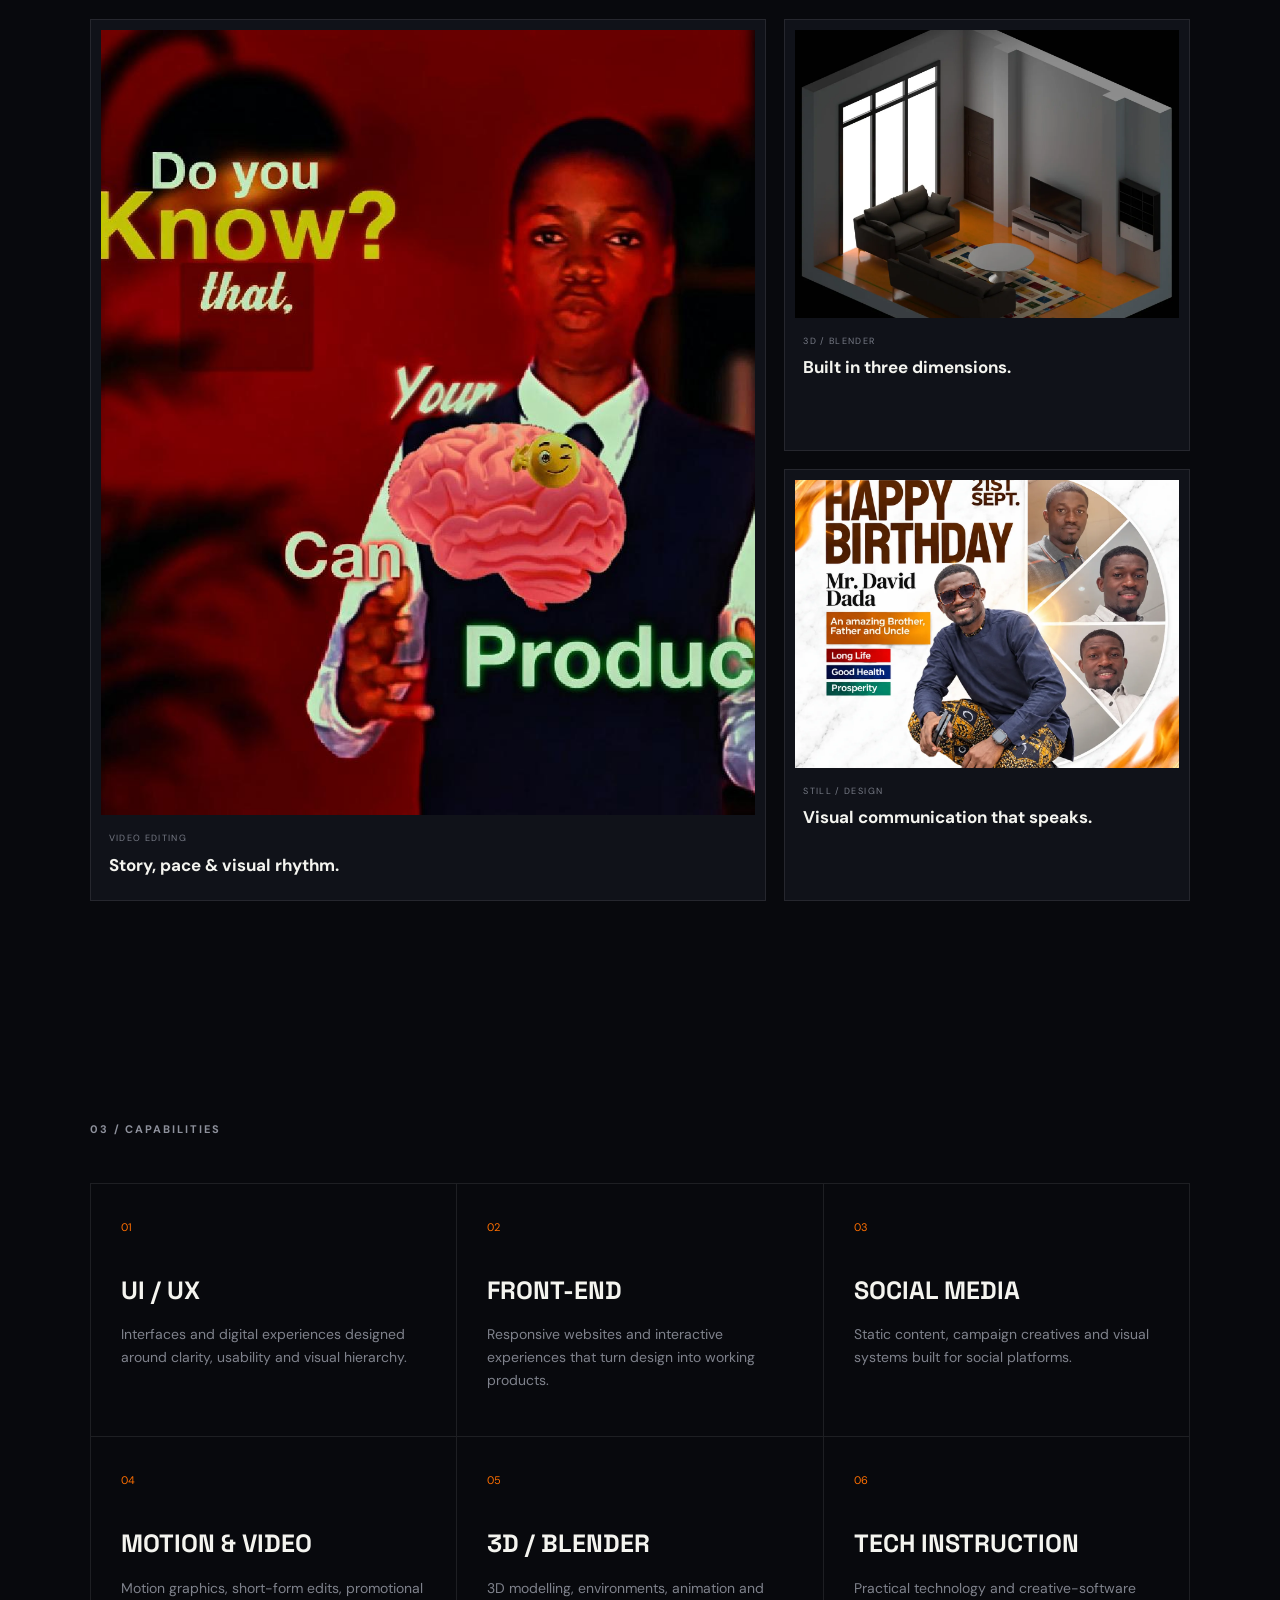
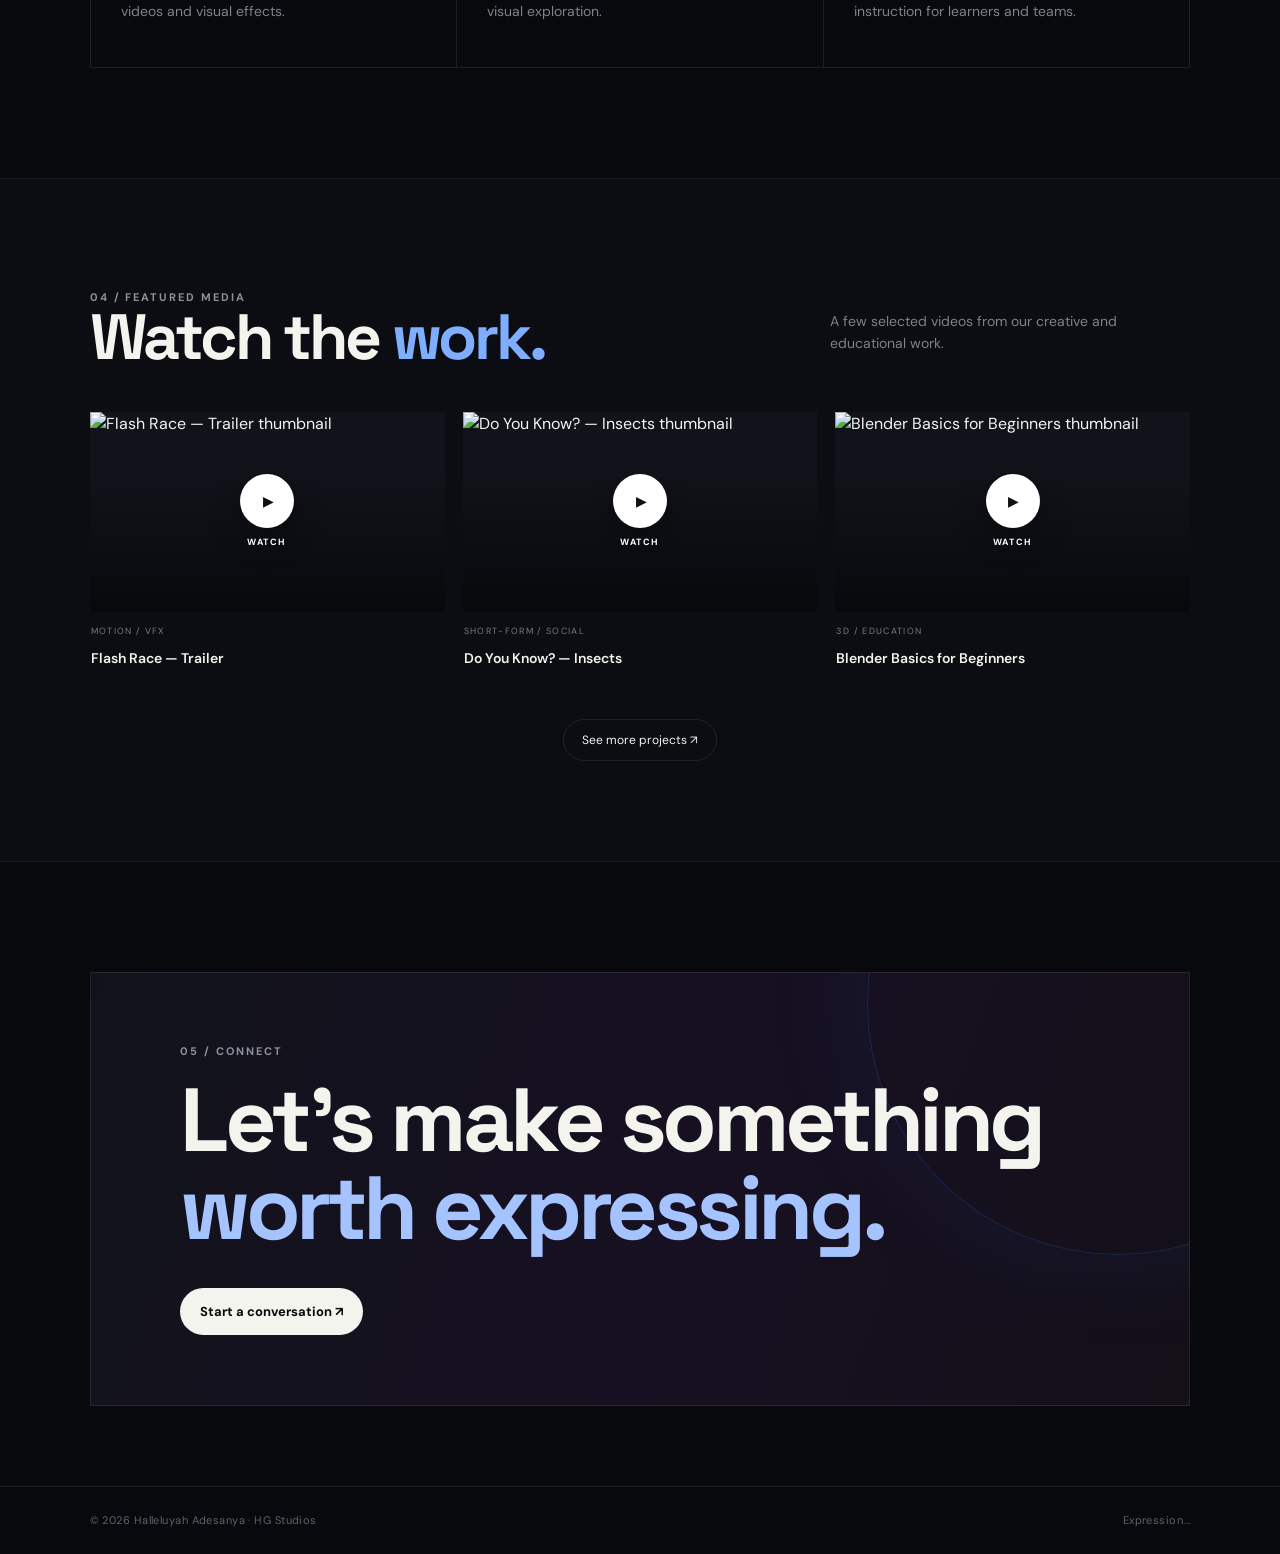
==== commit 3d5c88d9: "Add Certificates navigation and styling" ====
--- a/index.html
+++ b/index.html
@@ -3,7 +3,7 @@
 <head>
 <meta charset="utf-8"><meta name="viewport" content="width=device-width, initial-scale=1">
 <title>HG Studios — Creative Technology & Visual Experiences</title>
-  <link rel="icon" type="image/png" href="assets/hg-logo.png">
+  <link rel="icon" type="image/png" href="assets/hg-favicon.png">
 <meta name="description" content="HG Studios — creative technology, UI/UX, front-end, social media, motion, video, 3D and technology instruction by Halleluyah Adesanya.">
 <meta name="theme-color" content="#08090d">
 <link rel="preconnect" href="https://fonts.googleapis.com"><link rel="preconnect" href="https://fonts.gstatic.com" crossorigin>
@@ -15,10 +15,10 @@
 <header class="site-header">
   <a class="brand" href="index.html" aria-label="HG Studios home"><img src="assets/logo.png" alt="HG Studios logo"></a>
   <button class="menu-toggle" aria-label="Open menu" aria-expanded="false">☰</button>
-  <nav class="site-nav"><a class="active" href="index.html">Home</a><a href="projects.html">Projects</a><a href="about.html">About</a><a href="contact.html">Contact</a></nav>
+  <nav class="site-nav"><a class="active" href="index.html">Home</a><a href="projects.html">Projects</a><a href="certificates.html">Certificates</a><a href="certificates.html">Certificates</a><a href="about.html">About</a><a href="contact.html">Contact</a></nav>
   <a class="header-cta" href="https://wa.link/23jd7m" target="_blank" rel="noopener">Let's talk <span>↗</span></a>
 </header>
-<div class="mobile-menu"><a href="index.html">Home</a><a href="projects.html">Projects</a><a href="about.html">About</a><a href="contact.html">Contact</a><a class="mobile-cta" href="https://wa.link/23jd7m" target="_blank" rel="noopener">Let's talk ↗</a></div>
+<div class="mobile-menu"><a href="index.html">Home</a><a href="projects.html">Projects</a><a href="certificates.html">Certificates</a><a href="certificates.html">Certificates</a><a href="certificates.html">Certificates</a><a href="about.html">About</a><a href="contact.html">Contact</a><a class="mobile-cta" href="https://wa.link/23jd7m" target="_blank" rel="noopener">Let's talk ↗</a></div>
 <main>
 <section class="hero home-hero">
   <div class="hero-bg"></div>
--- a/styles.css
+++ b/styles.css
@@ -26,3 +26,8 @@
 .yt-project{aspect-ratio:auto}
 @media(max-width:900px){.brand img{width:68px}.hero-mark img{width:min(72vw,310px);max-height:310px}.site-header{height:72px}.mobile-menu{inset:72px 0 auto 0}}
 @media(max-width:600px){.brand img{width:60px}.hero-mark{width:100%;margin-top:12px}.hero-mark img{width:min(62vw,250px);max-height:250px}.hero{padding-top:45px}.hero h1{font-size:clamp(44px,14vw,58px);line-height:.98}.role-strip{gap:7px}.role-strip span{font-size:9px;padding:7px 9px}.project-media{aspect-ratio:4/5}.youtube-thumb{aspect-ratio:16/9}.yt-thumb{aspect-ratio:16/9}.tools{gap:18px}.tool-list{gap:7px!important}.tool-list b{font-size:11px;padding:8px 10px}.tool-list b img{width:16px;height:16px}.social-link{padding:17px 13px}.social-name img{width:18px;height:18px}}
+
+/* Website project screenshots */
+.project-card.web-project .project-media{aspect-ratio:16/9}
+.project-card.web-project .project-media img{object-fit:cover}
+@media(max-width:600px){.project-card.web-project .project-media{aspect-ratio:16/9}}
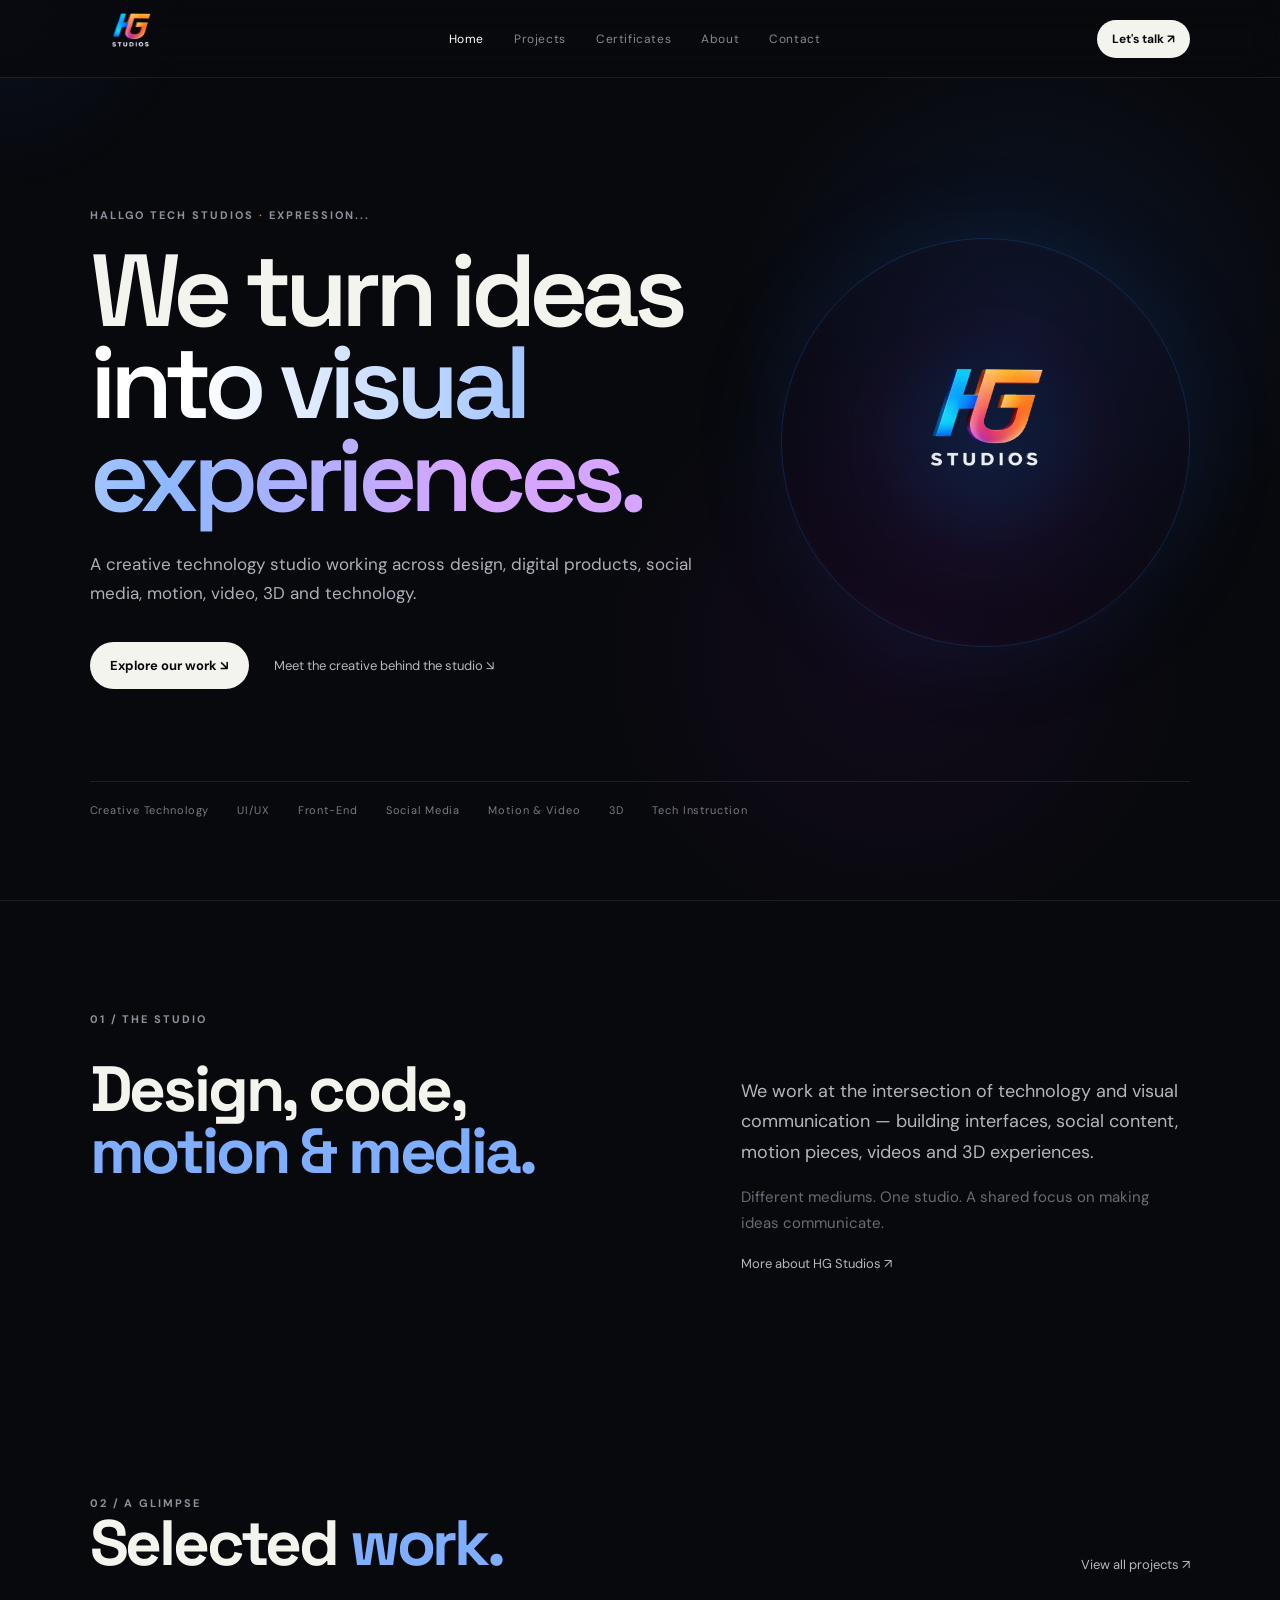
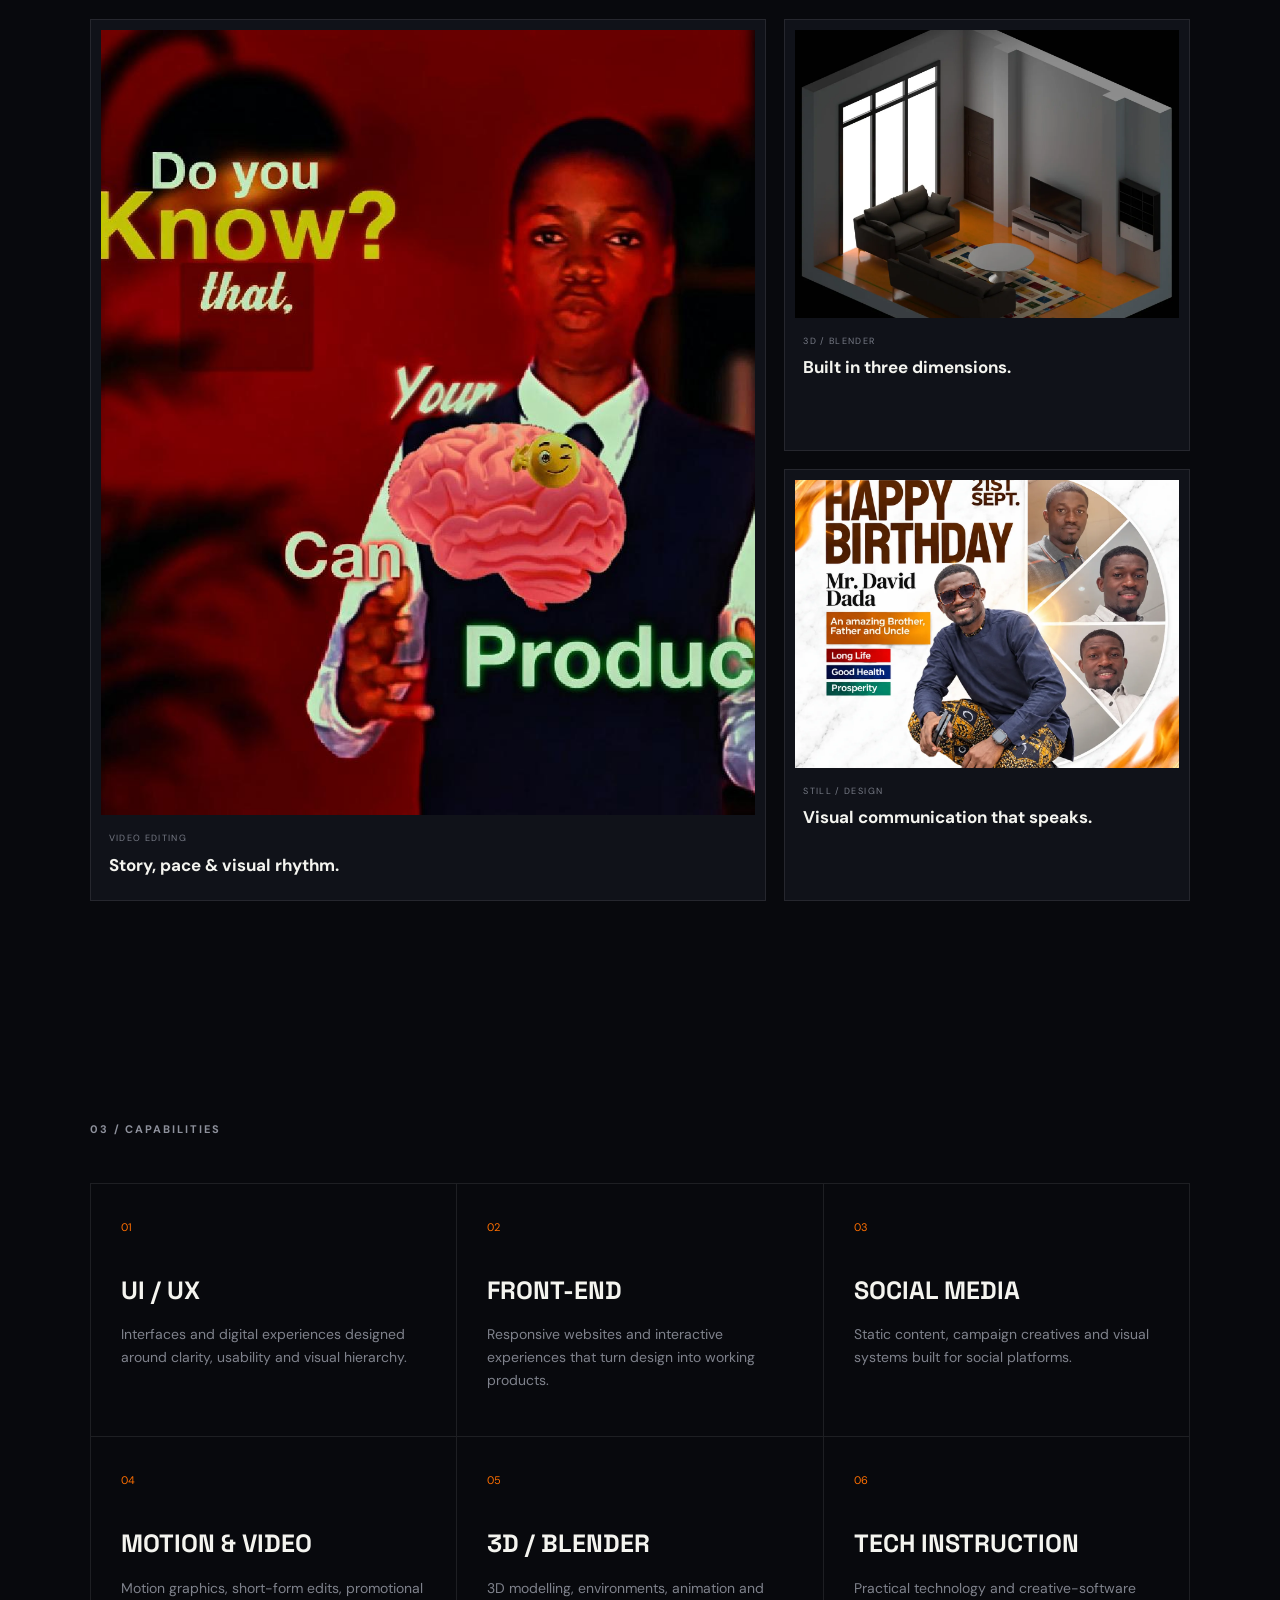
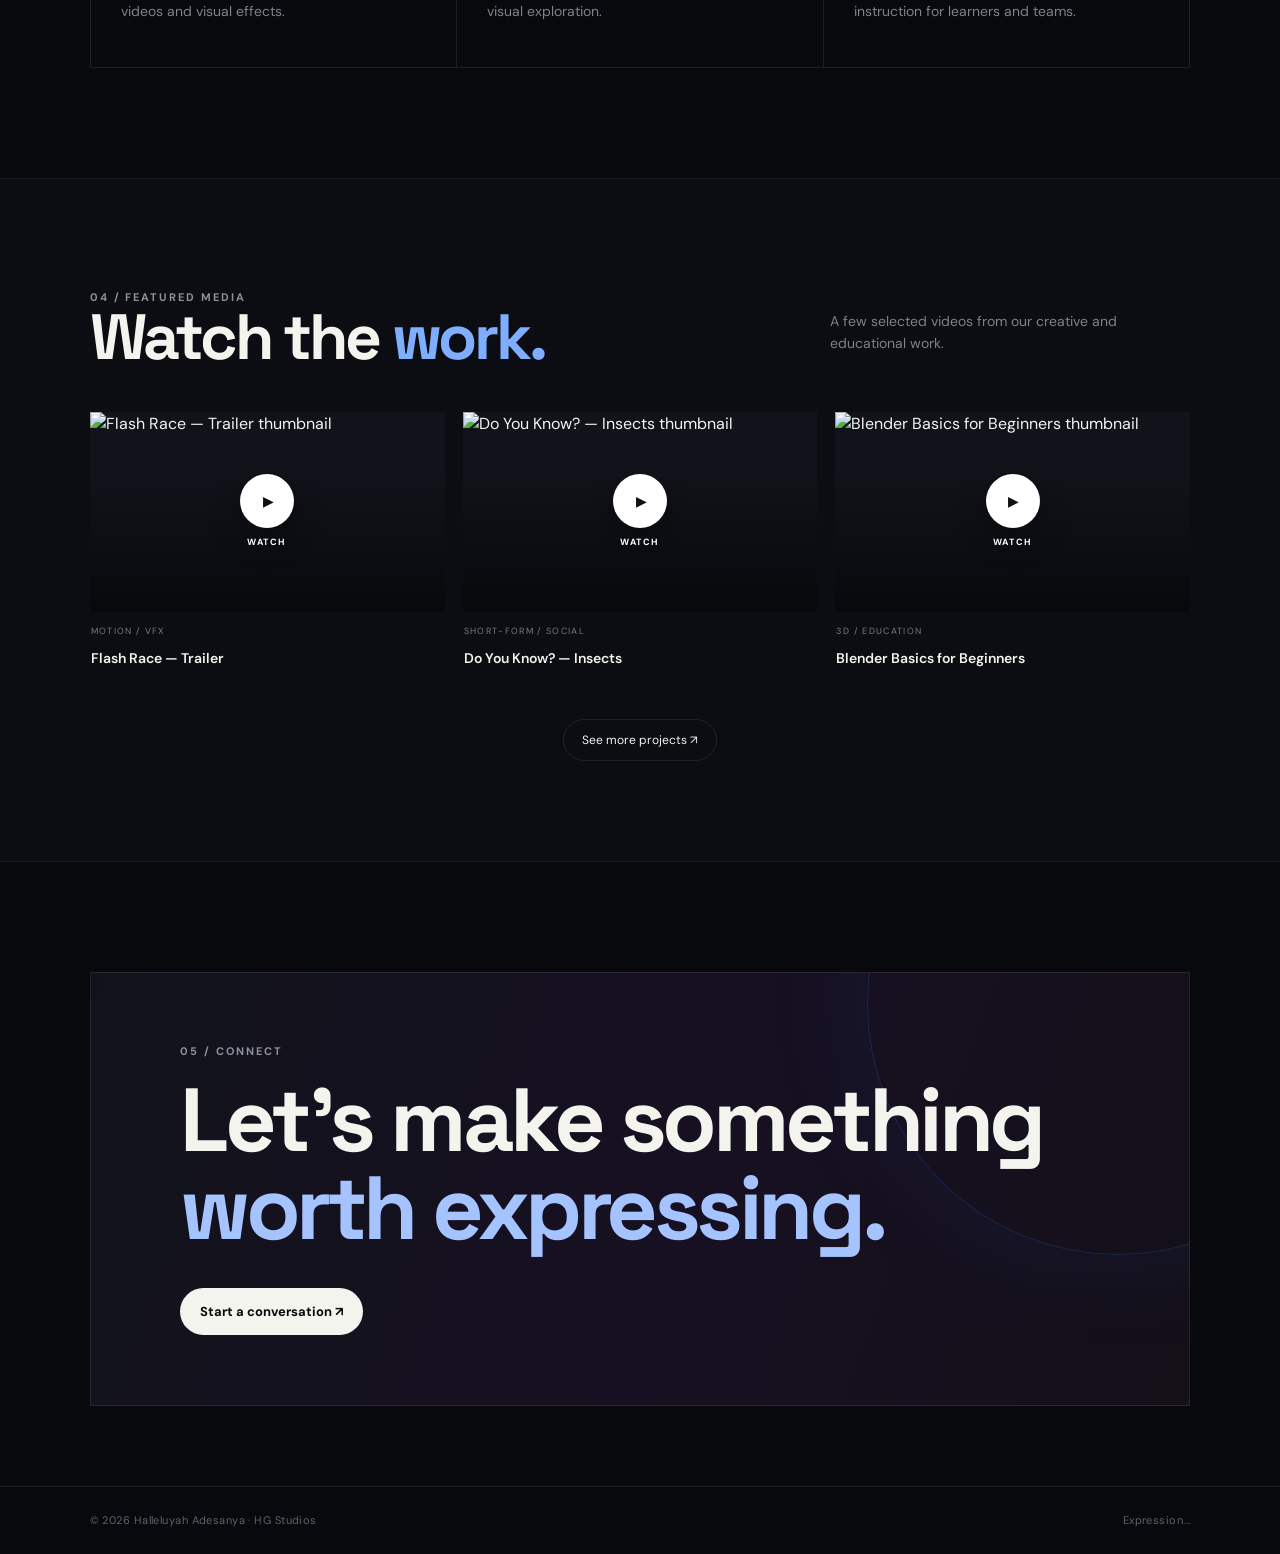
==== commit 9a59f4df: "Remove duplicate Certificates navigation links" ====
--- a/index.html
+++ b/index.html
@@ -15,10 +15,10 @@
 <header class="site-header">
   <a class="brand" href="index.html" aria-label="HG Studios home"><img src="assets/logo.png" alt="HG Studios logo"></a>
   <button class="menu-toggle" aria-label="Open menu" aria-expanded="false">☰</button>
-  <nav class="site-nav"><a class="active" href="index.html">Home</a><a href="projects.html">Projects</a><a href="certificates.html">Certificates</a><a href="certificates.html">Certificates</a><a href="about.html">About</a><a href="contact.html">Contact</a></nav>
+  <nav class="site-nav"><a class="active" href="index.html">Home</a><a href="projects.html">Projects</a><a href="certificates.html">Certificates</a><a href="about.html">About</a><a href="contact.html">Contact</a></nav>
   <a class="header-cta" href="https://wa.link/23jd7m" target="_blank" rel="noopener">Let's talk <span>↗</span></a>
 </header>
-<div class="mobile-menu"><a href="index.html">Home</a><a href="projects.html">Projects</a><a href="certificates.html">Certificates</a><a href="certificates.html">Certificates</a><a href="certificates.html">Certificates</a><a href="about.html">About</a><a href="contact.html">Contact</a><a class="mobile-cta" href="https://wa.link/23jd7m" target="_blank" rel="noopener">Let's talk ↗</a></div>
+<div class="mobile-menu"><a href="index.html">Home</a><a href="projects.html">Projects</a><a href="certificates.html">Certificates</a><a href="about.html">About</a><a href="contact.html">Contact</a><a class="mobile-cta" href="https://wa.link/23jd7m" target="_blank" rel="noopener">Let's talk ↗</a></div>
 <main>
 <section class="hero home-hero">
   <div class="hero-bg"></div>
--- a/styles.css
+++ b/styles.css
@@ -31,3 +31,12 @@
 .project-card.web-project .project-media{aspect-ratio:16/9}
 .project-card.web-project .project-media img{object-fit:cover}
 @media(max-width:600px){.project-card.web-project .project-media{aspect-ratio:16/9}}
+
+
+/* Certificates page */
+.certificates-intro{max-width:720px}.certificates-grid{display:grid;grid-template-columns:repeat(2,minmax(0,1fr));gap:24px}.certificate-card{background:#0f1118;border:1px solid var(--line);overflow:hidden;transition:transform .35s,border-color .35s}.certificate-card:hover{transform:translateY(-5px);border-color:rgba(41,121,255,.5)}.certificate-preview{aspect-ratio:1.414/1;background:linear-gradient(135deg,#11131a,#171a23);display:grid;place-items:center;padding:24px;position:relative}.certificate-sheet{width:92%;height:84%;background:#f4f1e9;color:#161616;border:5px double #252a38;display:flex;flex-direction:column;justify-content:center;align-items:center;text-align:center;padding:18px;box-shadow:0 18px 40px rgba(0,0,0,.28)}.certificate-sheet .cert-org{font-family:'Space Grotesk',sans-serif;font-size:10px;letter-spacing:.13em;text-transform:uppercase;color:#263a88;font-weight:700}.certificate-sheet h3{font-family:Georgia,serif;font-size:clamp(17px,2.2vw,27px);margin:13px 0 7px;line-height:1.05}.certificate-sheet p{margin:3px 0;font-size:11px;color:#3e4148}.certificate-sheet .cert-name{font-size:12px;font-weight:700;margin-top:8px}.certificate-sheet .cert-date{margin-top:13px;font-size:10px}.certificate-info{padding:22px}.certificate-info .section-kicker{margin-bottom:8px}.certificate-info h2{font-family:'Space Grotesk',sans-serif;font-size:24px;line-height:1.05;margin:0 0 8px}.certificate-info p{margin:0;color:#9296a1;font-size:14px}.certificate-info .cert-meta{display:flex;justify-content:space-between;gap:12px;margin-top:15px;padding-top:14px;border-top:1px solid var(--line);font-size:11px;letter-spacing:.08em;text-transform:uppercase;color:#777c87}.certificate-note{margin-top:18px;color:#777c87;font-size:12px}.certificate-card .button{margin-top:17px}
+@media(max-width:800px){.certificates-grid{grid-template-columns:1fr}.certificate-preview{padding:16px}.certificate-sheet{width:94%;height:86%}}
+
+
+/* Certificates page */
+.certificates-intro{max-width:720px}.certificates-grid{display:grid;grid-template-columns:repeat(2,minmax(0,1fr));gap:24px}.certificate-card{background:#0f1118;border:1px solid var(--line);overflow:hidden;transition:transform .35s,border-color .35s}.certificate-card:hover{transform:translateY(-5px);border-color:rgba(41,121,255,.5)}.certificate-preview{aspect-ratio:1.414/1;background:linear-gradient(135deg,#11131a,#171a23);display:grid;place-items:center;padding:24px}.certificate-sheet{width:92%;height:84%;background:#f4f1e9;color:#161616;border:5px double #252a38;display:flex;flex-direction:column;justify-content:center;align-items:center;text-align:center;padding:18px;box-shadow:0 18px 40px rgba(0,0,0,.28)}.certificate-sheet .cert-org{font-family:'Space Grotesk',sans-serif;font-size:10px;letter-spacing:.13em;text-transform:uppercase;color:#263a88;font-weight:700}.certificate-sheet h3{font-family:Georgia,serif;font-size:clamp(17px,2.2vw,27px);margin:13px 0 7px;line-height:1.05}.certificate-sheet p{margin:3px 0;font-size:11px;color:#3e4148}.certificate-sheet .cert-name{font-size:12px;font-weight:700;margin-top:8px}.certificate-sheet .cert-date{margin-top:13px;font-size:10px}.certificate-info{padding:22px}.certificate-info .section-kicker{margin-bottom:8px}.certificate-info h2{font-family:'Space Grotesk',sans-serif;font-size:24px;line-height:1.05;margin:0 0 8px}.certificate-info p{margin:0;color:#9296a1;font-size:14px}.certificate-info .cert-meta{display:flex;justify-content:space-between;gap:12px;margin-top:15px;padding-top:14px;border-top:1px solid var(--line);font-size:11px;letter-spacing:.08em;text-transform:uppercase;color:#777c87}.certificate-note{margin-top:18px;color:#777c87;font-size:12px}@media(max-width:800px){.certificates-grid{grid-template-columns:1fr}.certificate-preview{padding:16px}.certificate-sheet{width:94%;height:86%}}
